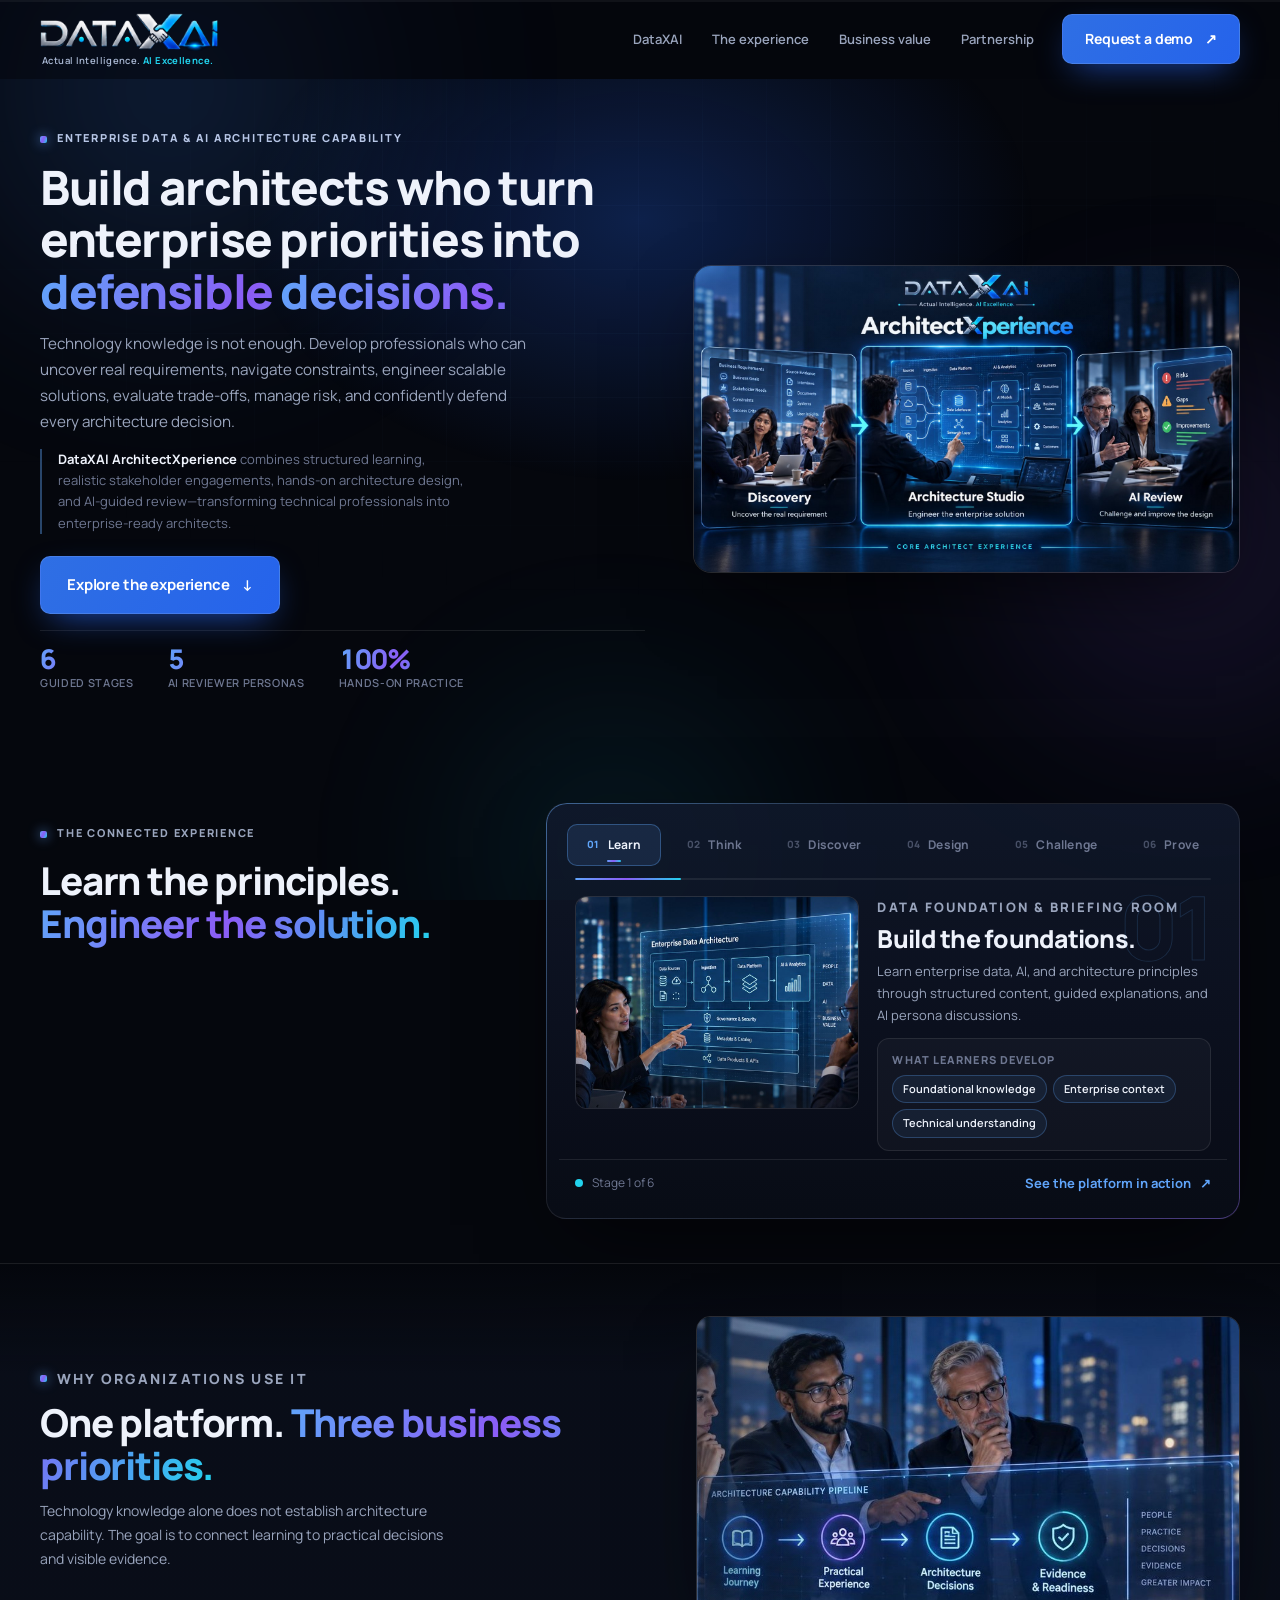
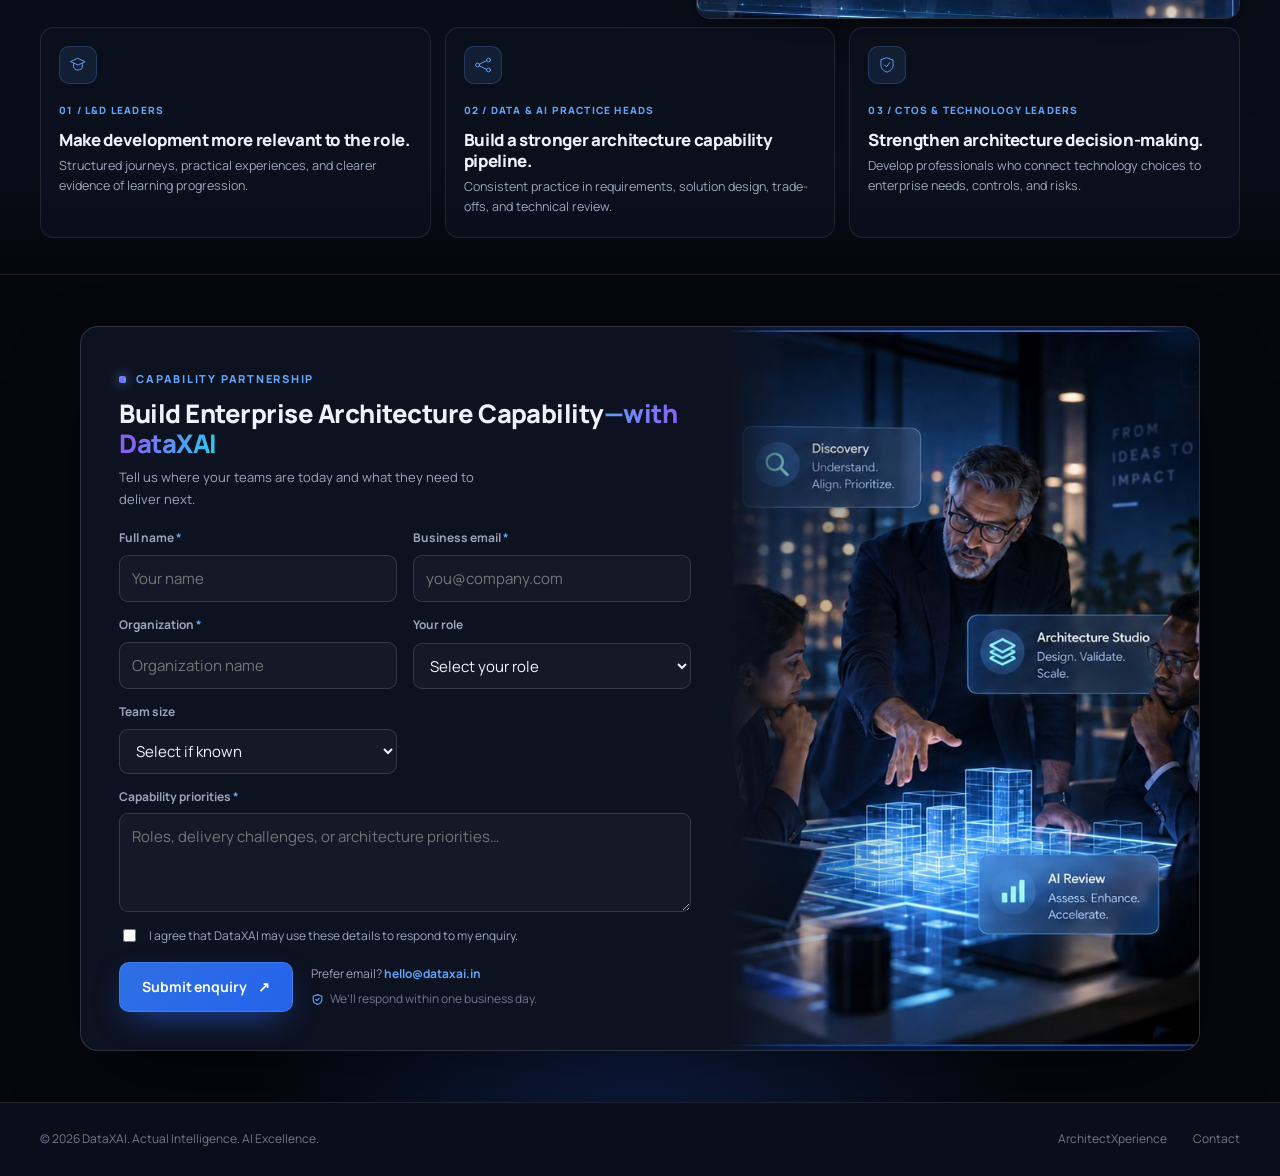
==== index.html @ 967866ce "Initial commit: DataXAI ArchitectXperience corporate site Static marketing site (no build step) with" ====
<!doctype html>
<html lang="en">
<head>
  <meta charset="utf-8">
  <meta name="viewport" content="width=device-width, initial-scale=1">
  <meta name="theme-color" content="#05070d">
  <meta name="description" content="DataXAI ArchitectXperience builds enterprise Data &amp; AI architecture capability &mdash; combining structured learning, realistic stakeholder engagements, hands-on architecture design, and AI-guided review to turn technical professionals into enterprise-ready architects.">
  <meta property="og:title" content="DataXAI | Build Enterprise-Ready Architects">
  <meta property="og:description" content="Technology knowledge is not enough. Develop professionals who can uncover real requirements, navigate constraints, engineer scalable solutions, evaluate trade-offs, manage risk, and defend every architecture decision.">
  <meta property="og:type" content="website">
  <title>DataXAI | Build Enterprise-Ready Architects</title>
  <link rel="icon" type="image/png" href="assets/favicon.png">
  <link rel="preconnect" href="https://fonts.googleapis.com">
  <link rel="preconnect" href="https://fonts.gstatic.com" crossorigin>
  <link href="https://fonts.googleapis.com/css2?family=Manrope:wght@400;500;600;700;800&display=swap" rel="stylesheet">
  <link rel="stylesheet" href="styles.css">
  <noscript><style>
    [data-reveal],.hero-title .w{opacity:1!important;transform:none!important}
    .value-ico .dw{stroke-dashoffset:0!important}
  </style></noscript>
</head>
<body>
  <a class="skip-link" href="#main">Skip to content</a>

  <div class="scroll-progress" aria-hidden="true"><span data-scroll-bar></span></div>

  <div class="page-aurora" aria-hidden="true">
    <span class="aurora aurora-1"></span>
    <span class="aurora aurora-2"></span>
    <span class="aurora aurora-3"></span>
  </div>

  <header class="site-header" data-header>
    <div class="container header-inner">
      <a class="brand" href="#top" aria-label="DataXAI — Actual Intelligence. AI Excellence.">
        <img class="brand-mark" src="assets/logo-mark.png" alt="DataXAI" width="460" height="98">
        <span class="brand-tagline">Actual Intelligence. <b>AI Excellence.</b></span>
      </a>
      <nav class="desktop-nav" aria-label="Main navigation">
        <a href="#top">DataXAI</a>
        <a href="#experience">The experience</a>
        <a href="#value">Business value</a>
        <a href="#partnership">Partnership</a>
      </nav>
      <div class="header-actions">
        <a class="button button-primary js-contact" href="#partnership">Request a demo <span aria-hidden="true">↗</span></a>
        <button class="menu-toggle" type="button" aria-label="Open navigation" aria-controls="mobile-nav" aria-expanded="false">
          <span></span><span></span><span></span>
        </button>
      </div>
    </div>
    <nav class="mobile-nav" id="mobile-nav" aria-label="Mobile navigation" hidden>
      <a href="#top">DataXAI</a>
      <a href="#experience">The experience</a>
      <a href="#value">Business value</a>
      <a href="#partnership">Partnership</a>
      <a class="button button-primary js-contact" href="#partnership">Request a corporate demo</a>
    </nav>
  </header>

  <main id="main">
    <!-- ===================== HERO ===================== -->
    <section class="hero" id="top" aria-labelledby="hero-title">
      <div class="hero-grid" aria-hidden="true"></div>
      <div class="hero-glow" aria-hidden="true"></div>
      <div class="container hero-inner">
        <div class="hero-copy">
          <p class="eyebrow eyebrow-light reveal" data-reveal>
            <span class="eyebrow-mark"></span> Enterprise Data &amp; AI Architecture Capability
          </p>
          <h1 id="hero-title" class="hero-title">
            <span class="line" data-reveal><span class="w">Build</span> <span class="w">architects</span> <span class="w">who</span> <span class="w">turn</span></span>
            <span class="line" data-reveal><span class="w">enterprise</span> <span class="w">priorities</span> <span class="w">into</span></span>
            <span class="line" data-reveal><span class="w grad">defensible</span> <span class="w grad">decisions.</span></span>
          </h1>
          <p class="hero-description reveal" data-reveal>
            Technology knowledge is not enough. Develop professionals who can uncover real
            requirements, navigate constraints, engineer scalable solutions, evaluate trade-offs,
            manage risk, and confidently defend every architecture decision.
          </p>
          <p class="hero-product reveal" data-reveal>
            <strong>DataXAI ArchitectXperience</strong> combines structured learning, realistic
            stakeholder engagements, hands-on architecture design, and AI-guided review&mdash;transforming
            technical professionals into enterprise-ready architects.
          </p>
          <div class="hero-actions reveal" data-reveal>
            <a class="button button-primary button-large" href="#experience">
              Explore the experience <span aria-hidden="true">↓</span>
            </a>
          </div>
          <dl class="hero-proof reveal" data-reveal>
            <div><dt data-count="6">6</dt><dd>Guided stages</dd></div>
            <div><dt data-count="5">5</dt><dd>AI reviewer personas</dd></div>
            <div><dt data-count="100" data-suffix="%">100%</dt><dd>Hands-on practice</dd></div>
          </dl>
        </div>
        <div class="hero-visual reveal" data-reveal aria-hidden="true" data-tilt-visual>
          <div class="hero-visual-frame">
            <img src="assets/archxp.jpg" alt="" width="1672" height="941" loading="eager">
            <span class="hero-scan"></span>
          </div>
        </div>
      </div>
      <a class="hero-cue" href="#experience" aria-label="Scroll to explore the experience">
        <span class="hero-cue-track"><span class="hero-cue-dot"></span></span>
        Scroll to explore
      </a>
    </section>

    <!-- ===================== EXPERIENCE ===================== -->
    <section class="experience-section" id="experience" aria-labelledby="experience-title">
      <div class="container experience-layout">
        <div class="experience-intro">
          <p class="eyebrow reveal" data-reveal><span class="eyebrow-mark"></span> The connected experience</p>
          <h2 id="experience-title" class="reveal" data-reveal>
            Learn the principles.<br><span class="grad">Engineer the solution.</span>
          </h2>
          <p class="reveal" data-reveal>
            <strong>DataXAI ArchitectXperience</strong> develops enterprise-ready architects through:
          </p>
          <ul class="experience-points reveal" data-reveal>
            <li>Architectural thinking</li>
            <li>Virtual stakeholder discovery</li>
            <li>Realistic enterprise engagements</li>
            <li>Hands-on architecture design</li>
            <li>Multi-persona AI review</li>
            <li>Evidence-based architecture defence</li>
          </ul>
        </div>

        <div class="journey-panel reveal" data-reveal>
          <div class="journey-tabs" role="tablist" aria-label="Architecture development stages">
            <button type="button" role="tab" id="tab-learn" aria-controls="panel-learn" aria-selected="true" tabindex="0" data-stage="learn"><span>01</span> Learn</button>
            <button type="button" role="tab" id="tab-think" aria-controls="panel-think" aria-selected="false" tabindex="-1" data-stage="think"><span>02</span> Think</button>
            <button type="button" role="tab" id="tab-discover" aria-controls="panel-discover" aria-selected="false" tabindex="-1" data-stage="discover"><span>03</span> Discover</button>
            <button type="button" role="tab" id="tab-design" aria-controls="panel-design" aria-selected="false" tabindex="-1" data-stage="design"><span>04</span> Design</button>
            <button type="button" role="tab" id="tab-challenge" aria-controls="panel-challenge" aria-selected="false" tabindex="-1" data-stage="challenge"><span>05</span> Challenge</button>
            <button type="button" role="tab" id="tab-prove" aria-controls="panel-prove" aria-selected="false" tabindex="-1" data-stage="prove"><span>06</span> Prove</button>
          </div>

          <div class="journey-progress" aria-hidden="true">
            <span data-journey-bar></span>
            <span class="journey-timer" data-journey-timer></span>
          </div>

          <div class="journey-content">
            <section class="stage" role="tabpanel" id="panel-learn" aria-labelledby="tab-learn">
              <div class="stage-body">
                <span class="stage-ghost" aria-hidden="true">01</span>
                <p class="stage-label">Data foundation &amp; briefing room</p>
                <h3>Build the foundations.</h3>
                <p>Learn enterprise data, AI, and architecture principles through structured content, guided explanations, and AI persona discussions.</p>
                <div class="stage-output">
                  <strong>What learners develop</strong>
                  <ul class="chips"><li>Foundational knowledge</li><li>Enterprise context</li><li>Technical understanding</li></ul>
                </div>
              </div>
              <figure class="stage-media"><img src="assets/learn.jpg" alt="" data-stage-img></figure>
            </section>
            <section class="stage" role="tabpanel" id="panel-think" aria-labelledby="tab-think" hidden>
              <div class="stage-body">
                <span class="stage-ghost" aria-hidden="true">02</span>
                <p class="stage-label">Architect thinking</p>
                <h3>Reason before choosing technology.</h3>
                <p>Work through scenarios, decision frameworks, constraints, and trade-offs to develop architecture thinking rather than memorizing products.</p>
                <div class="stage-output">
                  <strong>What learners develop</strong>
                  <ul class="chips"><li>Problem framing</li><li>Alternatives</li><li>Decision rationale</li></ul>
                </div>
              </div>
              <figure class="stage-media"><img src="assets/think.jpg" alt="" data-stage-img></figure>
            </section>
            <section class="stage" role="tabpanel" id="panel-discover" aria-labelledby="tab-discover" hidden>
              <div class="stage-body">
                <span class="stage-ghost" aria-hidden="true">03</span>
                <p class="stage-label">Virtual discovery room</p>
                <h3>Understand the real requirement.</h3>
                <p>Engage with AI stakeholder personas to clarify business objectives, ask better questions, and reconcile competing priorities.</p>
                <div class="stage-output">
                  <strong>What learners produce</strong>
                  <ul class="chips"><li>Requirements</li><li>Constraints</li><li>Assumptions</li><li>Discovery notes</li></ul>
                </div>
              </div>
              <figure class="stage-media"><img src="assets/discover.jpg" alt="" data-stage-img></figure>
            </section>
            <section class="stage" role="tabpanel" id="panel-design" aria-labelledby="tab-design" hidden>
              <div class="stage-body">
                <span class="stage-ghost" aria-hidden="true">04</span>
                <p class="stage-label">Architecture studio</p>
                <h3>Don't just draw it. Engineer it.</h3>
                <p>Turn requirements into a structured enterprise design. Explore components and patterns, document design choices, and consider governance, security, quality, and operations.</p>
                <div class="stage-output">
                  <strong>What learners produce</strong>
                  <ul class="chips"><li>Architecture design</li><li>Component choices</li><li>Design decisions</li></ul>
                </div>
              </div>
              <figure class="stage-media"><img src="assets/design.jpg" alt="" data-stage-img></figure>
            </section>
            <section class="stage" role="tabpanel" id="panel-challenge" aria-labelledby="tab-challenge" hidden>
              <div class="stage-body">
                <span class="stage-ghost" aria-hidden="true">05</span>
                <p class="stage-label">AI architecture review</p>
                <h3>Challenge the design.</h3>
                <p>Use AI-guided review to examine assumptions, identify gaps and risks, compare alternatives, and improve the proposed solution.</p>
                <div class="stage-output">
                  <strong>What learners develop</strong>
                  <ul class="chips"><li>Risk awareness</li><li>Trade-off analysis</li><li>Design improvements</li></ul>
                </div>
              </div>
              <figure class="stage-media"><img src="assets/challenge.jpg" alt="" data-stage-img></figure>
            </section>
            <section class="stage" role="tabpanel" id="panel-prove" aria-labelledby="tab-prove" hidden>
              <div class="stage-body">
                <span class="stage-ghost" aria-hidden="true">06</span>
                <p class="stage-label">Assessment &amp; architecture evidence</p>
                <h3>Show the work. Defend the decisions.</h3>
                <p>Present architecture artifacts and explain the proposed solution. Evaluate practical work against agreed criteria to make development progress more visible.</p>
                <div class="stage-output">
                  <strong>What learners demonstrate</strong>
                  <ul class="chips"><li>Architecture artifacts</li><li>Design rationale</li><li>Review readiness</li></ul>
                </div>
              </div>
              <figure class="stage-media"><img src="assets/prove.jpg" alt="" data-stage-img></figure>
            </section>
          </div>

          <div class="journey-footer">
            <span><span class="status-dot"></span> <span data-journey-count>Stage 1 of 6</span></span>
            <a class="text-action js-contact" href="#partnership">See the platform in action <span aria-hidden="true">↗</span></a>
          </div>
        </div>
      </div>
    </section>

    <!-- ===================== VALUE ===================== -->
    <section class="value-section" id="value" aria-labelledby="value-title">
      <div class="container value-v2">
        <div class="value-v2-top">
          <div class="value-v2-intro">
            <p class="eyebrow reveal" data-reveal><span class="eyebrow-mark"></span> Why organizations use it</p>
            <h2 id="value-title" class="reveal" data-reveal>One platform. <span class="grad">Three business priorities.</span></h2>
            <p class="reveal" data-reveal>
              Technology knowledge alone does not establish architecture capability. The goal is to
              connect learning to practical decisions and visible evidence.
            </p>
          </div>
          <figure class="value-v2-scene reveal" data-reveal aria-hidden="true">
            <img src="assets/value-scene.jpg" width="906" height="503" alt="" loading="lazy">
          </figure>
        </div>

        <div class="value-v2-cards">
          <article class="v2-card reveal" data-reveal>
            <span class="v2-ico" aria-hidden="true">
              <svg viewBox="0 0 40 40" fill="none" stroke="currentColor" stroke-width="1.7" stroke-linecap="round" stroke-linejoin="round">
                <path d="M20 8 L33 14 L20 20 L7 14 Z"/><path d="M12 17 V24 C12 26.5 15.5 29 20 29 C24.5 29 28 26.5 28 24 V17"/>
              </svg>
            </span>
            <span class="v2-label">01 / L&amp;D Leaders</span>
            <h3>Make development more relevant to the role.</h3>
            <p>Structured journeys, practical experiences, and clearer evidence of learning progression.</p>
          </article>
          <article class="v2-card reveal" data-reveal>
            <span class="v2-ico" aria-hidden="true">
              <svg viewBox="0 0 40 40" fill="none" stroke="currentColor" stroke-width="1.7" stroke-linecap="round" stroke-linejoin="round">
                <circle cx="10" cy="20" r="3.5"/><circle cx="30" cy="11" r="3.5"/><circle cx="30" cy="29" r="3.5"/>
                <path d="M13.5 18.5 L26.5 12"/><path d="M13.5 21.5 L26.5 28"/>
              </svg>
            </span>
            <span class="v2-label">02 / Data &amp; AI Practice Heads</span>
            <h3>Build a stronger architecture capability pipeline.</h3>
            <p>Consistent practice in requirements, solution design, trade-offs, and technical review.</p>
          </article>
          <article class="v2-card reveal" data-reveal>
            <span class="v2-ico" aria-hidden="true">
              <svg viewBox="0 0 40 40" fill="none" stroke="currentColor" stroke-width="1.7" stroke-linecap="round" stroke-linejoin="round">
                <path d="M20 7 L31 11 V20 C31 27 26 31 20 33 C14 31 9 27 9 20 V11 Z"/><path d="M15.5 20 L19 23.5 L25 15.5"/>
              </svg>
            </span>
            <span class="v2-label">03 / CTOs &amp; Technology Leaders</span>
            <h3>Strengthen architecture decision-making.</h3>
            <p>Develop professionals who connect technology choices to enterprise needs, controls, and risks.</p>
          </article>
        </div>

      </div>
    </section>

    <!-- ===================== PARTNERSHIP (enquiry) ===================== -->
    <section class="partnership-section" id="partnership" aria-labelledby="partnership-heading">
      <div class="hero-glow closing-glow" aria-hidden="true"></div>
      <div class="container">
        <div class="enquiry-card">
          <div class="enquiry-pane">
            <p class="eyebrow reveal" data-reveal><span class="eyebrow-mark"></span> Capability Partnership</p>
            <h2 id="partnership-heading" class="reveal" data-reveal>Build Enterprise Architecture Capability<span class="grad">&mdash;with DataXAI</span></h2>
            <p class="enquiry-lead reveal" data-reveal>Tell us where your teams are today and what they need to deliver next.</p>
            <form name="corporate-enquiry" method="POST" action="/thank-you.html" data-netlify="true" netlify-honeypot="bot-field">
              <input type="hidden" name="form-name" value="corporate-enquiry">
              <p class="honeypot"><label>Leave this field empty: <input name="bot-field" tabindex="-1" autocomplete="off"></label></p>
              <div class="form-grid">
                <div class="field"><label for="contact-name">Full name <span>*</span></label><input id="contact-name" name="name" type="text" autocomplete="name" required placeholder="Your name"></div>
                <div class="field"><label for="contact-email">Business email <span>*</span></label><input id="contact-email" name="email" type="email" autocomplete="email" required placeholder="you@company.com"></div>
                <div class="field"><label for="contact-company">Organization <span>*</span></label><input id="contact-company" name="company" type="text" autocomplete="organization" required placeholder="Organization name"></div>
                <div class="field"><label for="contact-role">Your role</label><select id="contact-role" name="role"><option value="">Select your role</option><option>L&amp;D / Talent Development</option><option>Data &amp; AI Practice Leader</option><option>CTO / Technology Leader</option><option>Other</option></select></div>
                <div class="field"><label for="contact-team">Team size</label><select id="contact-team" name="team-size"><option value="">Select if known</option><option>1–10</option><option>11–25</option><option>26–50</option><option>51–100</option><option>100+</option></select></div>
                <div class="field field-full"><label for="contact-message">Capability priorities <span>*</span></label><textarea id="contact-message" name="message" rows="3" required placeholder="Roles, delivery challenges, or architecture priorities&hellip;"></textarea></div>
              </div>
              <label class="consent"><input type="checkbox" name="contact-consent" value="yes" required><span>I agree that DataXAI may use these details to respond to my enquiry.</span></label>
              <div class="enquiry-foot">
                <button class="button button-primary form-submit" type="submit">Submit enquiry <span aria-hidden="true">↗</span></button>
                <div class="enquiry-aside">
                  <span>Prefer email? <a href="mailto:hello@dataxai.in">hello@dataxai.in</a></span>
                  <span class="enquiry-assure"><svg viewBox="0 0 24 24" fill="none" stroke="currentColor" stroke-width="2" stroke-linecap="round" stroke-linejoin="round" aria-hidden="true"><path d="M12 3 L20 6 V12 C20 17 16 20 12 21 C8 20 4 17 4 12 V6 Z"/><path d="M9 12 L11 14 L15 10"/></svg> We&rsquo;ll respond within one business day.</span>
                </div>
              </div>
            </form>
          </div>
          <div class="enquiry-visual" aria-hidden="true">
            <img src="assets/enquiry-visual.jpg" alt="" width="686" height="892">
          </div>
        </div>
      </div>
    </section>
  </main>

  <footer class="site-footer">
    <div class="container footer-inner">
      <span>© <span id="year">2026</span> DataXAI. Actual Intelligence. AI Excellence.</span>
      <div>
        <a href="#experience">ArchitectXperience</a>
        <a href="mailto:hello@dataxai.in">Contact</a>
      </div>
    </div>
  </footer>

  <script src="script.js"></script>
</body>
</html>
---- styles.css ----
/* =========================================================================
   DataXAI — ArchitectXperience corporate site
   Colour theme retained from www.dataxai.in (dark, blue → indigo → violet → cyan)
   ========================================================================= */

:root {
  /* surfaces */
  --bg:        #05070d;
  --bg-2:      #0a0e1a;
  --surface:   #0d1220;
  --surface-2: #111a2e;
  --line:      rgba(255, 255, 255, .09);
  --line-2:    rgba(255, 255, 255, .14);

  /* text */
  --text:  #eef2fb;
  --muted: #9aa5bd;
  --dim:   #6e7791;

  /* brand */
  --blue:        #3b82f6;
  --blue-bright: #60a5fa;
  --indigo:      #6366f1;
  --violet:      #8b5cf6;
  --cyan:        #22d3ee;
  --amber:       #fbbf24;

  --grad:      linear-gradient(115deg, #60a5fa 0%, #8b5cf6 48%, #22d3ee 100%);
  --grad-soft: linear-gradient(115deg, rgba(96,165,250,.18), rgba(139,92,246,.14), rgba(34,211,238,.16));

  --max: 1200px;
  --radius: 14px;
  --ease: cubic-bezier(.22, 1, .36, 1);

  --shadow-lg: 0 30px 80px -24px rgba(0, 0, 0, .7);
  --glow:      0 0 0 1px rgba(96, 165, 250, .25), 0 20px 60px -20px rgba(59, 130, 246, .45);
}

*, *::before, *::after { box-sizing: border-box; }
[hidden] { display: none !important; }

html { scroll-behavior: smooth; scroll-padding-top: 92px; }

body {
  margin: 0;
  background: var(--bg);
  color: var(--text);
  font: 15px/1.7 "Manrope", -apple-system, BlinkMacSystemFont, "Segoe UI", Arial, sans-serif;
  -webkit-font-smoothing: antialiased;
  overflow-x: hidden;
}

button, input, select, textarea { font: inherit; color: inherit; }
button { cursor: pointer; }
a { color: inherit; text-decoration: none; }
img { max-width: 100%; display: block; }
h1, h2, h3, p { margin: 0; }
h1, h2, h3 { line-height: 1.12; letter-spacing: -.03em; font-weight: 800; }

::selection { background: rgba(139, 92, 246, .35); color: #fff; }

:focus-visible {
  outline: 2px solid var(--blue-bright);
  outline-offset: 3px;
  border-radius: 4px;
}

.container { width: min(var(--max), calc(100% - 80px)); margin-inline: auto; }

.skip-link {
  position: absolute; top: -100px; left: 16px; z-index: 200;
  padding: 10px 16px; background: var(--surface); color: var(--text);
  border: 1px solid var(--line-2); border-radius: 8px;
}
.skip-link:focus { top: 12px; }

/* ---------- shared bits ---------- */
.eyebrow {
  display: inline-flex; align-items: flex-start; gap: 10px;
  color: var(--blue-bright); font-size: 11px; font-weight: 800;
  letter-spacing: .16em; text-transform: uppercase; line-height: 1.5;
}
.eyebrow-mark {
  width: 7px; height: 7px; flex: none; border-radius: 2px; margin-top: .5em;
  background: var(--grad); box-shadow: 0 0 12px rgba(96, 165, 250, .8);
}
.eyebrow-light { color: #b7c6e6; }

.grad {
  background: var(--grad);
  -webkit-background-clip: text; background-clip: text;
  color: transparent;
}

.button {
  --sheen: rgba(255, 255, 255, .35);
  position: relative; overflow: hidden;
  display: inline-flex; align-items: center; justify-content: center; gap: 12px;
  min-height: 46px; padding: 12px 22px;
  border: 1px solid transparent; border-radius: 10px;
  font-size: 14px; font-weight: 700; letter-spacing: -.01em;
  transition: transform .25s var(--ease), box-shadow .25s var(--ease),
              background .2s, border-color .2s, color .2s;
}
.button span { transition: transform .25s var(--ease); }
.button:hover span { transform: translateX(3px); }
.button-large { min-height: 52px; padding: 15px 26px; font-size: 15px; }

.button::after {
  content: ""; position: absolute; inset: 0;
  background: linear-gradient(120deg, transparent 30%, var(--sheen) 50%, transparent 70%);
  transform: translateX(-120%);
  transition: transform .7s var(--ease);
}
.button:hover::after { transform: translateX(120%); }

.button-primary {
  background: linear-gradient(120deg, #2f6fe4, #2563eb);
  border-color: rgba(255, 255, 255, .12);
  color: #fff;
  box-shadow: 0 12px 34px -12px rgba(37, 99, 235, .8);
}
.button-primary:hover {
  transform: translateY(-2px);
  box-shadow: 0 18px 46px -12px rgba(37, 99, 235, .95);
}
.button-ghost {
  background: rgba(255, 255, 255, .03);
  border-color: var(--line-2);
  color: var(--text);
  --sheen: rgba(96, 165, 250, .18);
}
.button-ghost:hover { transform: translateY(-2px); border-color: rgba(96, 165, 250, .5); background: rgba(96, 165, 250, .08); }

.text-action {
  background: none; border: 0; padding: 0;
  display: inline-flex; align-items: center; gap: 9px;
  color: var(--blue-bright); font-weight: 700; font-size: 13px;
}
.text-action span { transition: transform .25s var(--ease); }
.text-action:hover span { transform: translateX(4px); }

/* ---------- page aurora background ---------- */
.page-aurora { position: fixed; inset: 0; z-index: -2; overflow: hidden; pointer-events: none; }
.aurora {
  position: absolute; border-radius: 50%; filter: blur(90px); opacity: .4;
  will-change: transform;
}
.aurora-1 { width: 620px; height: 620px; top: -220px; left: -140px;
  background: radial-gradient(circle, rgba(59,130,246,.55), transparent 70%);
  animation: drift1 26s var(--ease) infinite alternate; }
.aurora-2 { width: 540px; height: 540px; top: 30%; right: -180px;
  background: radial-gradient(circle, rgba(139,92,246,.45), transparent 70%);
  animation: drift2 32s var(--ease) infinite alternate; }
.aurora-3 { width: 460px; height: 460px; bottom: -180px; left: 30%;
  background: radial-gradient(circle, rgba(34,211,238,.32), transparent 70%);
  animation: drift3 38s var(--ease) infinite alternate; }

@keyframes drift1 { to { transform: translate3d(120px, 80px, 0) scale(1.15); } }
@keyframes drift2 { to { transform: translate3d(-100px, 60px, 0) scale(1.1); } }
@keyframes drift3 { to { transform: translate3d(80px, -70px, 0) scale(1.2); } }

/* =========================================================================
   HEADER
   ========================================================================= */
.site-header {
  position: sticky; top: 0; z-index: 60;
  background: rgba(5, 7, 13, .55);
  border-bottom: 1px solid transparent;
  transition: background .3s var(--ease), border-color .3s var(--ease), backdrop-filter .3s;
}
.site-header[data-scrolled] {
  background: rgba(6, 9, 17, .85);
  backdrop-filter: blur(16px) saturate(160%);
  border-bottom-color: var(--line);
}
.header-inner {
  height: 78px; display: flex; align-items: center; gap: 28px;
}
.brand {
  flex: none; display: flex; flex-direction: column; align-items: flex-start; gap: 5px;
}
.brand-mark {
  width: 178px; height: auto; display: block;
  transition: transform .4s var(--ease);
}
.brand:hover .brand-mark { transform: scale(1.03); }
.brand-tagline {
  font-size: 9.5px; font-weight: 600; letter-spacing: .04em; line-height: 1;
  color: #aab9d4; white-space: nowrap; padding-left: 2px;
}
.brand-tagline b { color: var(--cyan); font-weight: 700; }

.desktop-nav { display: flex; align-items: center; gap: 30px; margin-left: auto; }
.desktop-nav a {
  position: relative; color: var(--muted); font-size: 13px; font-weight: 600;
  padding: 6px 0; transition: color .2s;
}
.desktop-nav a::after {
  content: ""; position: absolute; left: 0; bottom: 0; height: 2px; width: 100%;
  background: var(--grad); border-radius: 2px;
  transform: scaleX(0); transform-origin: left; transition: transform .3s var(--ease);
}
.desktop-nav a:hover { color: var(--text); }
.desktop-nav a:hover::after { transform: scaleX(1); }

.header-actions { display: flex; align-items: center; gap: 22px; }
.login-link { color: var(--muted); font-size: 13px; font-weight: 600; transition: color .2s; }
.login-link:hover { color: var(--text); }

.menu-toggle {
  display: none; width: 44px; height: 44px; border: 1px solid var(--line-2);
  border-radius: 10px; background: rgba(255, 255, 255, .03);
  flex-direction: column; align-items: center; justify-content: center; gap: 5px;
}
.menu-toggle span { width: 18px; height: 2px; background: var(--text); border-radius: 2px; transition: .3s var(--ease); }
.menu-toggle[aria-expanded="true"] span:nth-child(1) { transform: translateY(7px) rotate(45deg); }
.menu-toggle[aria-expanded="true"] span:nth-child(2) { opacity: 0; }
.menu-toggle[aria-expanded="true"] span:nth-child(3) { transform: translateY(-7px) rotate(-45deg); }

.mobile-nav {
  display: flex; flex-direction: column; padding: 8px 40px 26px;
  background: rgba(6, 9, 17, .96); backdrop-filter: blur(14px);
  border-top: 1px solid var(--line);
}
.mobile-nav a { padding: 14px 0; border-bottom: 1px solid var(--line); font-size: 14px; color: var(--muted); }
.mobile-nav .button { margin-top: 18px; align-self: flex-start; }

/* =========================================================================
   HERO
   ========================================================================= */
.hero {
  position: relative; isolation: isolate; overflow: hidden;
  min-height: min(84vh, 680px);
  display: flex; flex-direction: column; justify-content: center;
  padding: clamp(24px, 3.5vh, 44px) 0;
}
.hero-grid {
  position: absolute; inset: -2px; z-index: -1; opacity: .5;
  background-image:
    linear-gradient(rgba(100, 132, 165, .09) 1px, transparent 1px),
    linear-gradient(90deg, rgba(100, 132, 165, .09) 1px, transparent 1px);
  background-size: 64px 64px;
  mask-image: radial-gradient(ellipse 80% 60% at 50% 30%, #000 20%, transparent 80%);
  transform: translate3d(var(--px, 0), var(--py, 0), 0);
  transition: transform .3s var(--ease);
}
.hero-glow {
  position: absolute; z-index: -1; width: 900px; height: 600px;
  top: -160px; left: 50%; transform: translateX(-50%);
  background: radial-gradient(ellipse at center, rgba(37, 99, 235, .28), transparent 62%);
  pointer-events: none;
}
.hero-inner {
  display: grid; grid-template-columns: 1.05fr .95fr; gap: 48px; align-items: center;
}
.hero-inner > * { min-width: 0; }
.hero-copy { display: flex; flex-direction: column; align-items: flex-start; gap: 14px; }
.hero .eyebrow { margin-bottom: 0; }

/* hero visual */
.hero-visual { position: relative; }
.hero-visual-frame {
  position: relative; border-radius: 18px; overflow: hidden;
  border: 1px solid var(--line-2);
  box-shadow: var(--shadow-lg);
  animation: floaty 7s ease-in-out infinite;
}
.hero-visual-frame::after {
  content: ""; position: absolute; inset: 0;
  background: linear-gradient(160deg, rgba(96,165,250,.12), transparent 45%);
  pointer-events: none;
}
.hero-visual-frame img { width: 100%; height: auto; display: block; }
@keyframes floaty {
  0%, 100% { transform: translateY(0); }
  50%      { transform: translateY(-12px); }
}
.hero-title {
  font-size: clamp(1.9rem, 3.7vw, 3.35rem);
  line-height: 1.1; letter-spacing: -.03em;
  max-width: 20ch;
}
.hero-title .line { display: block; }
.hero-title .w { display: inline-block; }

.hero-description {
  max-width: 54ch; font-size: clamp(.95rem, 1.15vw, 1.05rem);
  color: var(--muted); line-height: 1.7;
}
.hero-product {
  max-width: 54ch; font-size: 13px; color: var(--dim); line-height: 1.65;
  padding-left: 16px; border-left: 2px solid rgba(96, 165, 250, .4);
}
.hero-product strong { color: var(--text); font-weight: 700; }

.hero-actions { display: flex; flex-wrap: wrap; gap: 14px; margin-top: 8px; }

/* =========================================================================
   EXPERIENCE
   ========================================================================= */
.experience-section { padding: clamp(30px, 3.4vw, 46px) 0; position: relative; }
.experience-layout {
  display: grid; grid-template-columns: .8fr 1.2fr; gap: 44px; align-items: center;
}
.experience-layout > * { min-width: 0; }
.experience-intro h2 {
  font-size: clamp(1.8rem, 3vw, 2.6rem); margin: 14px 0 12px;
}
.experience-intro > p { max-width: 40ch; color: var(--muted); }
.experience-intro > p strong { color: var(--text); font-weight: 700; }
.experience-points {
  list-style: none; padding: 0; margin: 16px 0 0; display: grid; gap: 9px;
}
.experience-points li {
  position: relative; padding-left: 26px; font-size: 13px; font-weight: 600; color: var(--text);
}
.experience-points li::before {
  content: ""; position: absolute; left: 0; top: .55em; width: 10px; height: 10px;
  border-radius: 3px; background: var(--grad); box-shadow: 0 0 10px rgba(96, 165, 250, .6);
}

/* --- journey panel --- */
.journey-panel {
  position: relative; padding: 12px; border: 1px solid var(--line);
  border-radius: 20px;
  background:
    linear-gradient(180deg, rgba(17, 26, 46, .8), rgba(10, 14, 26, .7));
  box-shadow: var(--shadow-lg);
}
.journey-panel::before {
  content: ""; position: absolute; inset: -1px; border-radius: 21px; padding: 1px;
  background: linear-gradient(140deg, rgba(96, 165, 250, .5), transparent 40%, transparent 60%, rgba(139, 92, 246, .4));
  -webkit-mask: linear-gradient(#000 0 0) content-box, linear-gradient(#000 0 0);
  -webkit-mask-composite: xor; mask-composite: exclude;
  pointer-events: none;
}
.journey-tabs {
  display: flex; flex-wrap: wrap; gap: 6px; padding: 8px;
}
.journey-tabs button {
  flex: 1 1 auto; display: inline-flex; align-items: center; gap: 8px; justify-content: center;
  padding: 10px 12px; border: 1px solid transparent; border-radius: 10px;
  background: transparent; color: var(--dim); font-size: 12px; font-weight: 700;
  letter-spacing: .02em; white-space: nowrap;
  transition: color .25s, background .25s, border-color .25s;
}
.journey-tabs button span { font-size: 10px; opacity: .6; font-weight: 800; }
.journey-tabs button:hover { color: var(--muted); }
.journey-tabs button[aria-selected="true"] {
  color: var(--text);
  background: rgba(96, 165, 250, .12);
  border-color: rgba(96, 165, 250, .35);
}
.journey-tabs button[aria-selected="true"] span { opacity: 1; color: var(--blue-bright); }

.journey-progress {
  height: 2px; margin: 4px 16px 0; border-radius: 2px;
  background: rgba(255, 255, 255, .07); overflow: hidden;
}
.journey-progress [data-journey-bar] {
  display: block; height: 100%; width: 16.66%;
  background: var(--grad); border-radius: 2px;
  transition: width .5s var(--ease);
}

.journey-content { padding: 16px 16px 2px; position: relative; }
.stage {
  display: grid; grid-template-columns: minmax(0, 0.92fr) minmax(0, 1.08fr);
  gap: 18px; align-items: start;
  animation: stageIn .5s var(--ease);
}
.stage[hidden] { display: none; }
@keyframes stageIn {
  from { opacity: 0; transform: translateY(10px); }
}
.stage-media {
  order: -1; margin: 0; border-radius: 12px; overflow: hidden;
  border: 1px solid var(--line); background: rgba(255, 255, 255, .03);
  aspect-ratio: 4 / 3; position: relative; align-self: start;
}
.stage-media::after {
  content: ""; position: absolute; inset: 0; pointer-events: none;
  background: linear-gradient(180deg, transparent 60%, rgba(5, 7, 13, .45));
}
.stage-media img {
  width: 100%; height: 100%; object-fit: cover; object-position: center 42%; display: block;
}
.stage-media[hidden] { display: none; }
.stage:has(.stage-media[hidden]) { grid-template-columns: 1fr; }
.stage-output { align-self: start; }
.stage-label {
  font-size: 10px; font-weight: 800; letter-spacing: .16em; text-transform: uppercase;
  color: var(--blue-bright); margin-bottom: 7px;
}
.stage h3 { font-size: clamp(1.2rem, 2vw, 1.55rem); margin-bottom: 7px; }
.stage-body > p { color: var(--muted); font-size: 13px; }
.stage-output {
  margin-top: 12px; padding: 12px 14px; border-radius: 12px;
  background: rgba(255, 255, 255, .03); border: 1px solid var(--line);
  display: grid; gap: 5px;
}
.stage-output strong { font-size: 11px; letter-spacing: .1em; text-transform: uppercase; color: var(--dim); font-weight: 800; }
.stage-output span { font-size: 13px; color: var(--text); font-weight: 600; }

.journey-footer {
  display: flex; align-items: center; justify-content: space-between; gap: 16px;
  padding: 12px 16px; margin-top: 6px; border-top: 1px solid var(--line);
  flex-wrap: wrap;
}
.journey-footer > span { display: inline-flex; align-items: center; gap: 9px; font-size: 12px; color: var(--dim); }
.status-dot {
  width: 8px; height: 8px; border-radius: 50%; background: var(--cyan);
  box-shadow: 0 0 0 0 rgba(34, 211, 238, .6); animation: pulse 2.4s var(--ease) infinite;
}
@keyframes pulse {
  0%   { box-shadow: 0 0 0 0 rgba(34, 211, 238, .55); }
  70%  { box-shadow: 0 0 0 10px rgba(34, 211, 238, 0); }
  100% { box-shadow: 0 0 0 0 rgba(34, 211, 238, 0); }
}

/* =========================================================================
   VALUE  —  crisp HTML text + a scene image, sized to fit the viewport
   ========================================================================= */
.sr-only {
  position: absolute; width: 1px; height: 1px; padding: 0; margin: -1px;
  overflow: hidden; clip: rect(0 0 0 0); white-space: nowrap; border: 0;
}
.anchor-offset { display: block; height: 0; }

.value-section {
  padding: clamp(24px, 2.8vw, 40px) 0; position: relative;
  background:
    linear-gradient(180deg, transparent, rgba(17, 26, 46, .35) 18%, rgba(17, 26, 46, .35) 82%, transparent);
  border-block: 1px solid var(--line);
}
.value-v2 { display: flex; flex-direction: column; gap: clamp(14px, 2vw, 24px); }

.value-v2-top {
  display: grid; grid-template-columns: 1fr .9fr; gap: clamp(24px, 4vw, 56px);
  align-items: center;
}
.value-v2-top > * { min-width: 0; }
.value-v2-intro h2 {
  font-size: clamp(1.75rem, 3vw, 2.55rem); margin: 12px 0 12px;
}
.value-v2-intro > p { color: var(--muted); font-size: 14px; max-width: 46ch; }
.value-v2-scene {
  margin: 0; border: 1px solid var(--line-2); border-radius: 14px; overflow: hidden;
  box-shadow: var(--shadow-lg); position: relative;
  transition: transform .5s var(--ease), box-shadow .5s var(--ease);
}
.value-v2-scene::after {
  content: ""; position: absolute; inset: 0; pointer-events: none;
  background: linear-gradient(120deg, rgba(96, 165, 250, .1), transparent 40%),
              linear-gradient(90deg, rgba(5, 7, 13, .35), transparent 22%);
}
.value-v2-scene:hover { transform: translateY(-4px); box-shadow: 0 40px 90px -30px rgba(37, 99, 235, .5); }
.value-v2-scene img { display: block; width: 100%; height: auto; }

.value-v2-cards { display: grid; grid-template-columns: repeat(3, minmax(0, 1fr)); gap: 14px; }
.v2-card {
  position: relative; padding: 18px 18px 20px; border-radius: var(--radius);
  border: 1px solid var(--line); background: rgba(13, 18, 32, .7);
  transition: transform .3s var(--ease), border-color .3s var(--ease), box-shadow .3s var(--ease);
}
.v2-card:hover { transform: translateY(-3px); border-color: rgba(96, 165, 250, .4); box-shadow: var(--glow); }
.v2-ico {
  display: grid; place-items: center; width: 38px; height: 38px; margin-bottom: 12px;
  border-radius: 10px; color: var(--blue-bright);
  background: rgba(96, 165, 250, .1); border: 1px solid rgba(96, 165, 250, .22);
}
.v2-ico svg { width: 22px; height: 22px; }
.v2-label {
  font-size: 10px; font-weight: 800; letter-spacing: .12em; text-transform: uppercase;
  color: var(--blue-bright);
}
.v2-card h3 { font-size: 1.05rem; margin: 8px 0 6px; letter-spacing: -.02em; line-height: 1.25; }
.v2-card p { color: var(--muted); font-size: 12.5px; line-height: 1.6; }

/* decorative glow anchored to the bottom of the partnership section */
.closing-glow { top: auto; bottom: -220px; }

/* =========================================================================
   FOOTER
   ========================================================================= */
.site-footer { background: var(--bg-2); border-top: 1px solid var(--line); }
.footer-inner {
  display: flex; align-items: center; justify-content: space-between; gap: 24px;
  padding: 26px 0; font-size: 12px; color: var(--dim); flex-wrap: wrap;
}
.footer-inner > div { display: flex; gap: 26px; flex-wrap: wrap; }
.footer-inner a:hover { color: var(--text); }

/* =========================================================================
   PARTNERSHIP  —  enquiry section (form + visual)
   ========================================================================= */
.partnership-section {
  position: relative; isolation: isolate; overflow: hidden;
  padding: clamp(28px, 4vw, 52px) 0;
}
.enquiry-card {
  display: grid; grid-template-columns: 1.16fr .84fr;
  border: 1px solid var(--line-2); border-radius: 18px; overflow: hidden;
  background: var(--surface); box-shadow: var(--shadow-lg);
  max-width: min(1120px, 100%); margin-inline: auto;
}
.enquiry-card > * { min-width: 0; }

.enquiry-pane { padding: clamp(24px, 3vw, 40px); }
.enquiry-pane .eyebrow { margin-bottom: 4px; }
.enquiry-pane h2 {
  font-size: clamp(1.4rem, 2vw, 1.85rem); line-height: 1.15;
  margin: 8px 0 8px; letter-spacing: -.02em;
}
.enquiry-lead { color: var(--muted); font-size: 13px; margin-bottom: 18px; max-width: 46ch; }
.enquiry-pane form { padding: 0; }

.honeypot { position: absolute; left: -9999px; }
.form-grid { display: grid; grid-template-columns: 1fr 1fr; gap: 13px 16px; }
.field { display: grid; gap: 6px; }
.field-full { grid-column: 1 / -1; }
.field label { font-size: 12px; font-weight: 700; color: var(--muted); }
.field label span { color: var(--blue-bright); }
.field input, .field select, .field textarea {
  width: 100%; padding: 10px 12px; border-radius: 9px;
  border: 1px solid var(--line-2); background: rgba(255, 255, 255, .03); color: var(--text);
  transition: border-color .2s, background .2s, box-shadow .2s;
}
.field textarea { resize: vertical; min-height: 70px; }
.field input:focus, .field select:focus, .field textarea:focus {
  outline: none; border-color: rgba(96, 165, 250, .6);
  background: rgba(96, 165, 250, .06);
  box-shadow: 0 0 0 3px rgba(96, 165, 250, .15);
}
.field select option { background: var(--surface); }

.consent {
  display: flex; align-items: flex-start; gap: 10px; margin: 14px 0 16px;
  font-size: 12px; color: var(--muted);
}
.consent input { margin-top: 3px; accent-color: var(--blue); }
.form-note { margin-top: 12px; font-size: 11px; color: var(--dim); }
.form-status {
  margin-top: 14px; padding: 12px 14px; border-radius: 9px; font-size: 12.5px;
  background: rgba(96, 165, 250, .1); border: 1px solid rgba(96, 165, 250, .3); color: var(--text);
}

.enquiry-foot { display: flex; align-items: center; gap: 18px; flex-wrap: wrap; }
.enquiry-foot .form-submit { width: auto; flex: none; }
.enquiry-aside {
  display: flex; flex-direction: column; gap: 4px;
  font-size: 12px; color: var(--muted);
}
.enquiry-aside a { color: var(--blue-bright); font-weight: 700; }
.enquiry-aside a:hover { color: var(--text); }
.enquiry-assure { display: inline-flex; align-items: center; gap: 6px; color: var(--dim); }
.enquiry-assure svg { width: 13px; height: 13px; flex: none; color: var(--blue-bright); }

.enquiry-visual { position: relative; overflow: hidden; background: #0a0e1a; }
.enquiry-visual img { width: 100%; height: 100%; object-fit: cover; display: block; }
.enquiry-visual::before {
  content: ""; position: absolute; inset: 0; pointer-events: none;
  background: linear-gradient(90deg, var(--surface) 0%, rgba(13, 18, 32, .35) 12%, transparent 38%);
}

/* =========================================================================
   SCROLL REVEAL
   ========================================================================= */
[data-reveal] {
  opacity: 0; transform: translateY(22px);
  transition: opacity .7s var(--ease), transform .7s var(--ease);
}
[data-reveal].is-visible { opacity: 1; transform: none; }

.hero-title .w {
  opacity: 0; transform: translateY(28px);
  transition: opacity .6s var(--ease), transform .6s var(--ease);
}
.hero-title .line.is-visible .w { opacity: 1; transform: none; }
.hero-title .line.is-visible .w { transition-delay: calc(var(--i, 0) * 60ms); }

/* value + partnership: reveal by sliding only — text stays at full opacity/contrast always */
.value-section [data-reveal],
.partnership-section [data-reveal] { opacity: 1; transform: translateY(16px); }
.value-section [data-reveal].is-visible,
.partnership-section [data-reveal].is-visible { transform: none; }
.value-v2-cards [data-reveal].is-visible { transition-delay: calc(var(--i, 0) * 80ms); }


/* =========================================================================
   RICH CONTENT & SECTION MOTION
   ========================================================================= */

/* --- scroll progress bar (global) --- */
.scroll-progress {
  position: fixed; top: 0; left: 0; right: 0; height: 2px; z-index: 90;
  background: rgba(255, 255, 255, .05); pointer-events: none;
}
.scroll-progress span {
  display: block; height: 100%; width: 0;
  background: var(--grad); box-shadow: 0 0 14px rgba(96, 165, 250, .7);
  transform-origin: left;
}

/* --- HERO: flowing gradient headline --- */
.hero-title .grad {
  background: linear-gradient(115deg, #60a5fa, #8b5cf6, #22d3ee, #60a5fa);
  background-size: 280% 100%;
  -webkit-background-clip: text; background-clip: text; color: transparent;
  animation: gradFlow 9s ease-in-out infinite;
}
@keyframes gradFlow { 0%,100% { background-position: 0% 50%; } 50% { background-position: 100% 50%; } }

/* --- HERO: proof stats --- */
.hero-proof {
  display: flex; flex-wrap: wrap; gap: 8px 34px; margin-top: 2px;
  padding-top: 14px; border-top: 1px solid var(--line); width: 100%;
}
.hero-proof div { display: flex; flex-direction: column; gap: 2px; }
.hero-proof dt {
  font-size: 1.7rem; font-weight: 800; letter-spacing: -.03em; line-height: 1;
  background: var(--grad); -webkit-background-clip: text; background-clip: text; color: transparent;
  font-variant-numeric: tabular-nums;
}
.hero-proof dd {
  margin: 0; font-size: 11px; font-weight: 600; letter-spacing: .06em;
  text-transform: uppercase; color: var(--dim);
}

/* --- HERO: visual tilt + scan line --- */
.hero-visual { perspective: 1200px; }
.hero-visual-frame {
  transform: rotateX(var(--rx, 0deg)) rotateY(var(--ry, 0deg));
  transform-style: preserve-3d; transition: transform .25s var(--ease);
}
.hero-scan {
  position: absolute; left: 0; right: 0; height: 40%; top: -40%;
  background: linear-gradient(180deg, transparent, rgba(96, 165, 250, .18), transparent);
  pointer-events: none; animation: scanSweep 4.5s var(--ease) infinite;
}
@keyframes scanSweep { 0% { top: -45%; } 60%, 100% { top: 105%; } }

/* --- HERO: scroll cue --- */
.hero-cue {
  position: absolute; left: 50%; bottom: 14px; transform: translateX(-50%);
  display: inline-flex; flex-direction: column; align-items: center; gap: 7px;
  font-size: 9.5px; font-weight: 700; letter-spacing: .18em; text-transform: uppercase;
  color: var(--dim); transition: color .2s;
}
.hero-cue:hover { color: var(--text); }
/* only show the cue on tall viewports where the hero has room to spare */
.hero-cue { display: none; }
@media (min-height: 940px) { .hero-cue { display: inline-flex; } }
.hero-cue-track {
  width: 22px; height: 34px; border: 1px solid var(--line-2); border-radius: 12px;
  display: flex; justify-content: center; padding-top: 6px;
}
.hero-cue-dot { width: 3px; height: 7px; border-radius: 2px; background: var(--blue-bright);
  animation: cueDrop 1.8s var(--ease) infinite; }
@keyframes cueDrop { 0% { opacity: 0; transform: translateY(-4px); } 30% { opacity: 1; } 60%,100% { opacity: 0; transform: translateY(10px); } }

/* --- EXPERIENCE: auto-advance timer on the progress rail --- */
.journey-progress { position: relative; }
.journey-timer {
  position: absolute; left: 0; top: 0; height: 100%; width: 0;
  background: rgba(255, 255, 255, .3); border-radius: 2px;
}

/* --- EXPERIENCE: ghost stage number --- */
.stage-body { position: relative; }
.stage-ghost {
  position: absolute; top: -14px; right: 0; font-size: 5.5rem; font-weight: 800;
  line-height: 1; letter-spacing: -.04em; pointer-events: none;
  color: transparent; -webkit-text-stroke: 1px rgba(96, 165, 250, .16);
  animation: ghostIn .6s var(--ease);
}
@keyframes ghostIn { from { opacity: 0; transform: translateX(12px); } }

/* --- EXPERIENCE: slow ken-burns (image stays fully visible) --- */
.stage-media img { animation: kenburns 16s ease-in-out infinite alternate; }
@keyframes kenburns { from { transform: scale(1.01); } to { transform: scale(1.09); } }

/* decorative light sweep on stage change — never hides the image */
.stage-sheen {
  position: absolute; inset: 0; z-index: 1; pointer-events: none;
  background: linear-gradient(100deg, transparent 42%, rgba(120, 190, 255, .3) 50%, transparent 58%);
  transform: translateX(-110%);
}
.stage-sheen.run { animation: mediaSheen .8s var(--ease); }
@keyframes mediaSheen { from { transform: translateX(-110%); } to { transform: translateX(110%); } }

/* --- EXPERIENCE: deliverable chips (JS staggers them in; visible without JS) --- */
.chips { list-style: none; margin: 0; padding: 0; display: flex; flex-wrap: wrap; gap: 6px; }
.chips li {
  font-size: 11px; font-weight: 600; color: var(--text);
  padding: 4px 10px; border-radius: 999px;
  border: 1px solid rgba(96, 165, 250, .28); background: rgba(96, 165, 250, .08);
  transition: transform .4s var(--ease), border-color .4s var(--ease), background .4s var(--ease);
}
.js .chips li.enter { transform: translateY(9px); border-color: rgba(96, 165, 250, .55); background: rgba(96, 165, 250, .16); }

/* --- EXPERIENCE: active tab pip --- */
.journey-tabs button { position: relative; }
.journey-tabs button[aria-selected="true"]::after {
  content: ""; position: absolute; left: 50%; bottom: 3px; width: 14px; height: 2px;
  transform: translateX(-50%); border-radius: 2px; background: var(--grad);
  animation: pipGrow .35s var(--ease) both;
}
@keyframes pipGrow { from { width: 0; opacity: 0; } to { width: 14px; opacity: 1; } }


/* --- distinct section reveal: the journey panel scales up as it enters --- */
.journey-panel[data-reveal] { transform: translateY(22px) scale(.98); transform-origin: 50% 0; }
.journey-panel[data-reveal].is-visible { transform: none; }

/* --- footer link underline --- */
.footer-inner a { position: relative; }
.footer-inner a::after {
  content: ""; position: absolute; left: 0; bottom: -3px; height: 1px; width: 100%;
  background: var(--blue-bright); transform: scaleX(0); transform-origin: left;
  transition: transform .3s var(--ease);
}
.footer-inner a:hover::after { transform: scaleX(1); }

/* =========================================================================
   RESPONSIVE
   ========================================================================= */
@media (max-width: 1080px) {
  .container { width: calc(100% - 48px); }
  .hero { min-height: 0; }
  .hero-inner { grid-template-columns: 1fr; gap: 32px; }
  .hero-visual { max-width: 560px; margin-top: 4px; }
  .experience-layout { grid-template-columns: 1fr; gap: 32px; }
  .value-v2-top { grid-template-columns: 1fr; gap: 22px; }
  .value-v2-scene { max-width: 560px; }
}
@media (max-width: 720px) {
  .value-v2-cards { grid-template-columns: 1fr; }
}
/* short viewports: keep the whole value section on one screen */
@media (min-width: 721px) and (max-height: 820px) {
  .value-section { padding: 20px 0; }
  .value-v2 { gap: 12px; }
  .value-v2-intro h2 { font-size: clamp(1.55rem, 2.6vw, 2.1rem); margin: 8px 0 8px; }
  .value-v2-scene { max-width: 440px; margin-inline: auto; }
  .v2-card { padding: 14px 16px 16px; }
  .v2-ico { width: 32px; height: 32px; margin-bottom: 8px; }
  .v2-ico svg { width: 18px; height: 18px; }
  .v2-card h3 { font-size: .98rem; }
}
@media (max-width: 860px) {
  .desktop-nav, .login-link { display: none; }
  .menu-toggle { display: flex; }
  .header-actions { margin-left: auto; }
  .header-actions > .button { display: none; }

  .journey-tabs {
    flex-wrap: nowrap; overflow-x: auto; scrollbar-width: none;
    -webkit-overflow-scrolling: touch;
  }
  .journey-tabs::-webkit-scrollbar { display: none; }
  .journey-tabs button { flex: 0 0 auto; }
}
/* enquiry card: single column + no side visual once the form would get cramped */
@media (max-width: 920px) {
  .enquiry-card { grid-template-columns: 1fr; }
  .enquiry-visual { display: none; }
}
@media (max-width: 640px) {
  .container { width: calc(100% - 32px); }
  .header-inner { height: 64px; }
  .brand-mark { width: 140px; }
  .brand-tagline { font-size: 8.5px; }
  .form-grid { grid-template-columns: 1fr; }
  .hero-actions .button { width: 100%; }
  .hero { padding: 26px 0 30px; }
  .hero-product { font-size: 13px; }
  .hero-inner { gap: 24px; }
  .experience-section { padding: 28px 0; }
  .value-section, .partnership-section { padding: 24px 0; }
  .stage { grid-template-columns: 1fr; gap: 14px; }
  .stage-media { order: -1; aspect-ratio: 16 / 9; }
  .hero-visual { max-width: 100%; }
  .hero-title { max-width: 20ch; }
  .hero-proof { gap: 6px 22px; padding-top: 14px; }
  .hero-proof dt { font-size: 1.4rem; }
  .hero-cue { display: none; }
  .stage-ghost { font-size: 4rem; top: -8px; }
}

/* =========================================================================
   REDUCED MOTION
   ========================================================================= */
@media (prefers-reduced-motion: reduce) {
  html { scroll-behavior: auto; }
  *, *::before, *::after {
    animation-duration: .001ms !important;
    animation-iteration-count: 1 !important;
    transition-duration: .001ms !important;
  }
  [data-reveal], .hero-title .w { opacity: 1 !important; transform: none !important; }
  .aurora, .hero-scan, .hero-cue-dot, .stage-media img, .stage-ghost, .stage-sheen,
  .hero-title .grad { animation: none !important; }
  .journey-panel[data-reveal] { transform: none; }
  .hero-visual-frame { transform: none !important; }
}
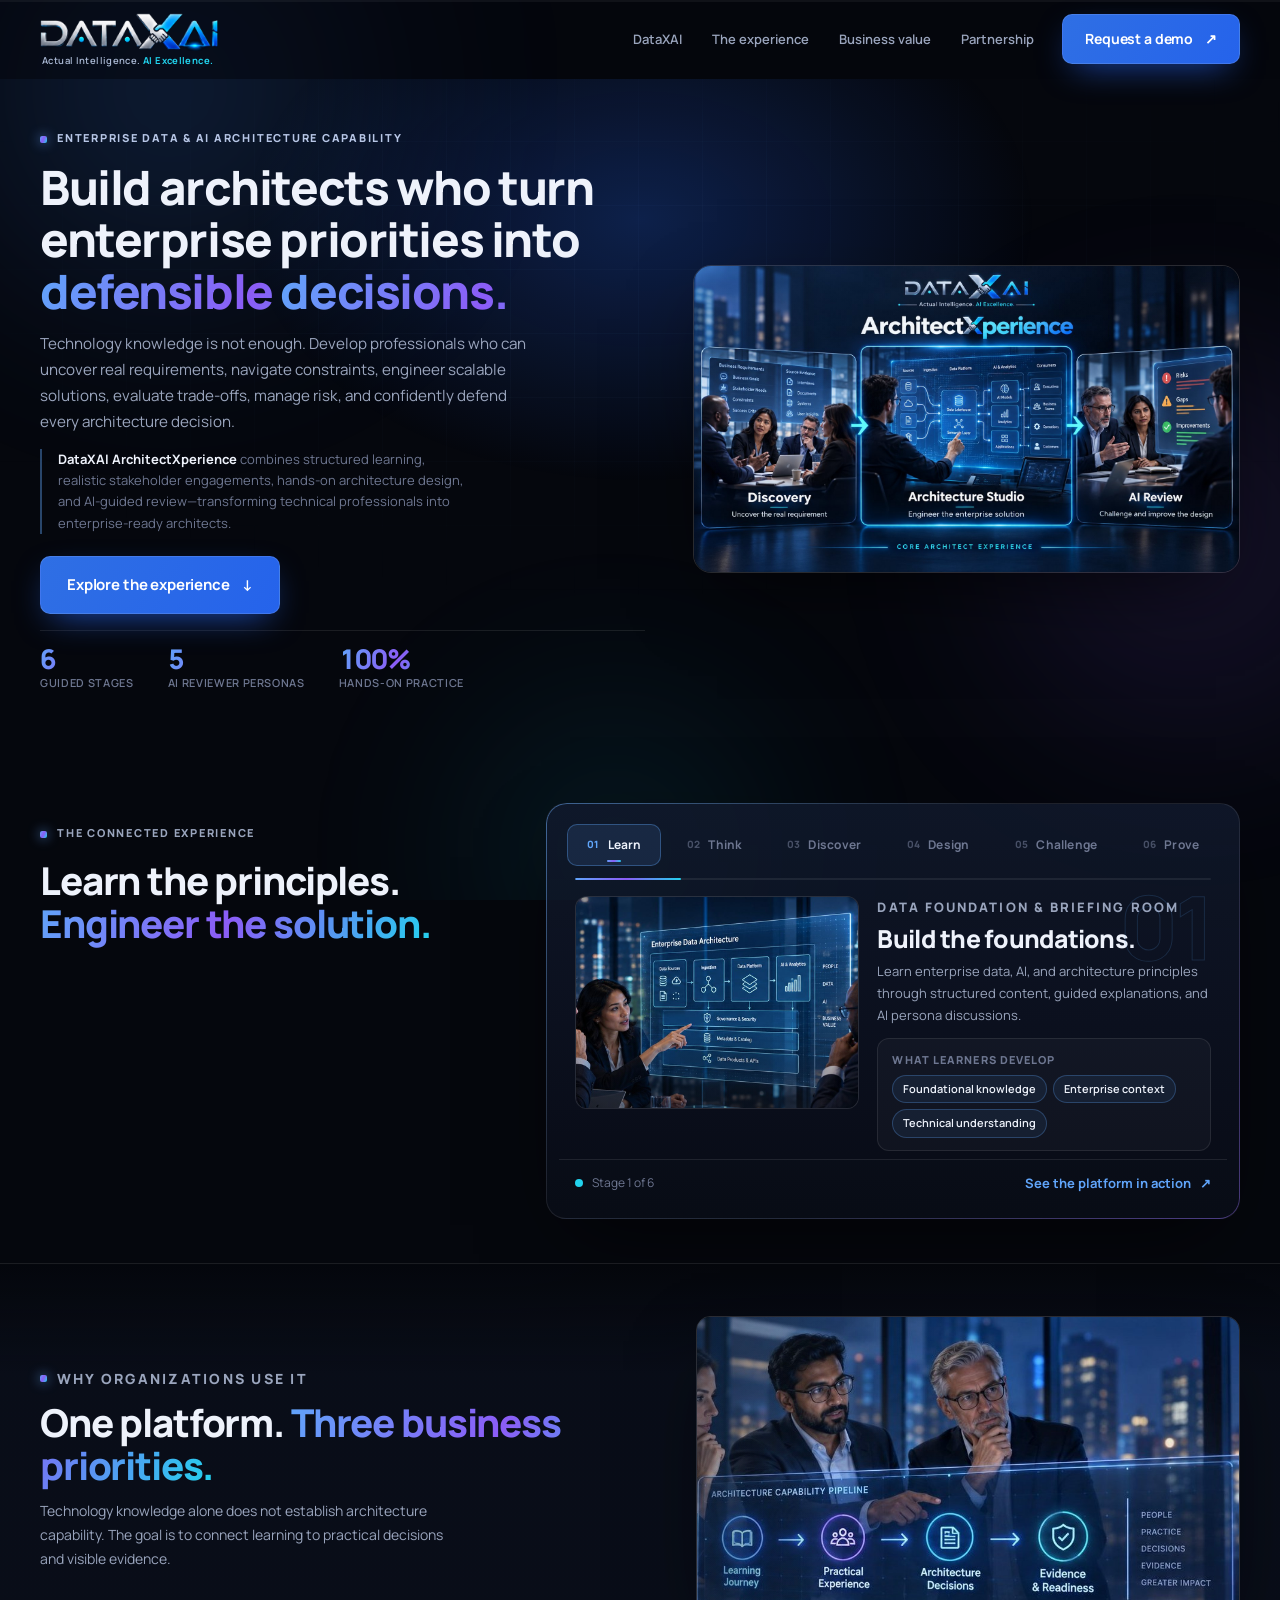
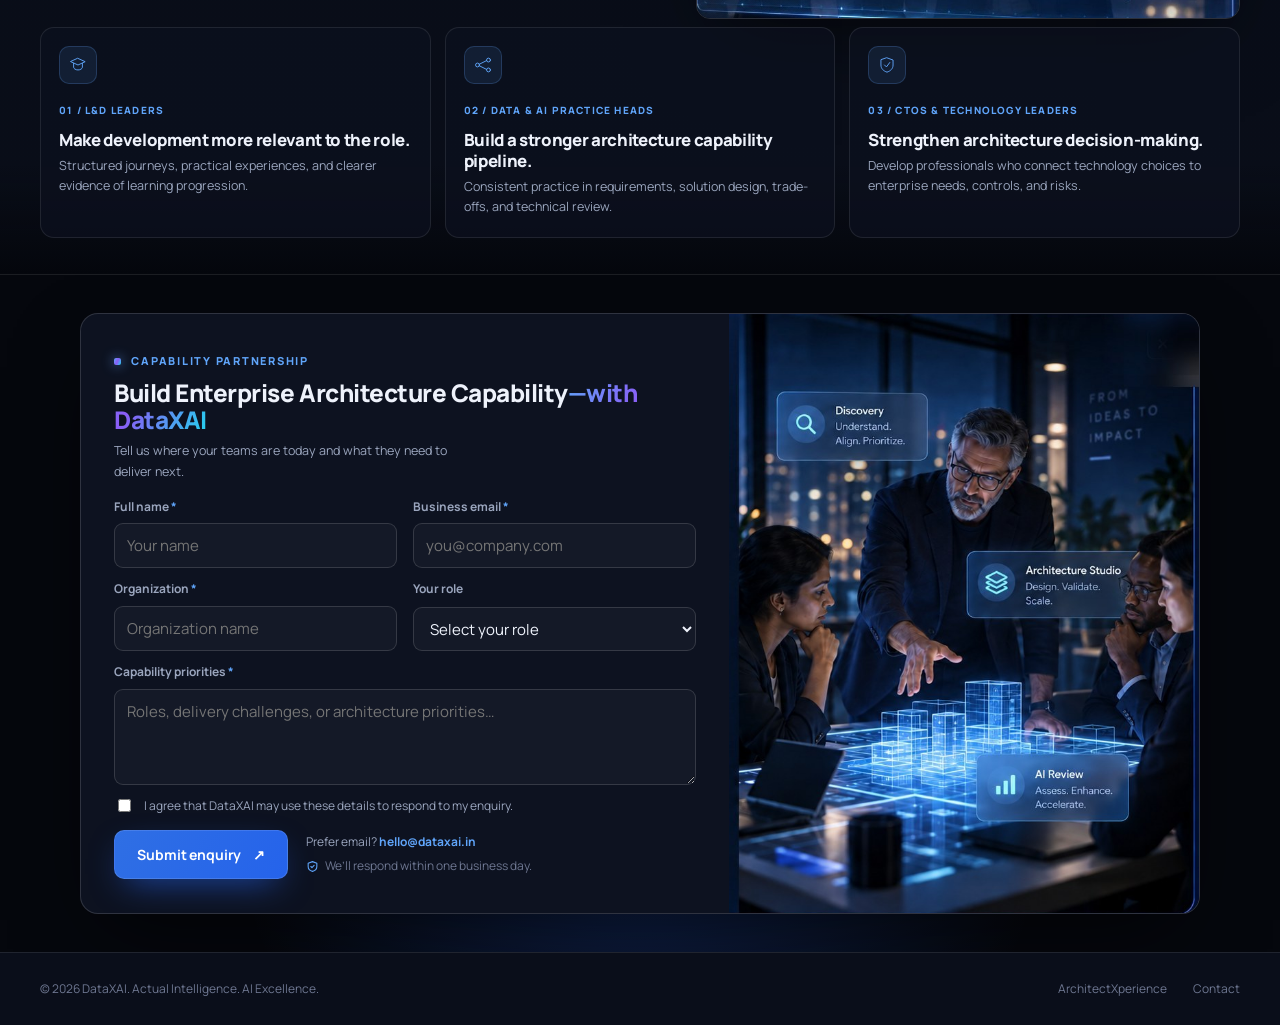
==== commit 4b0f2123: "Wire enquiry form to Netlify Forms; fit Partnership to screen - Add Netlify Forms AJAX submit handle" ====
--- a/index.html
+++ b/index.html
@@ -13,7 +13,7 @@
   <link rel="preconnect" href="https://fonts.googleapis.com">
   <link rel="preconnect" href="https://fonts.gstatic.com" crossorigin>
   <link href="https://fonts.googleapis.com/css2?family=Manrope:wght@400;500;600;700;800&display=swap" rel="stylesheet">
-  <link rel="stylesheet" href="styles.css">
+  <link rel="stylesheet" href="styles.css?v=2">
   <noscript><style>
     [data-reveal],.hero-title .w{opacity:1!important;transform:none!important}
     .value-ico .dw{stroke-dashoffset:0!important}
@@ -303,7 +303,6 @@
                 <div class="field"><label for="contact-email">Business email <span>*</span></label><input id="contact-email" name="email" type="email" autocomplete="email" required placeholder="you@company.com"></div>
                 <div class="field"><label for="contact-company">Organization <span>*</span></label><input id="contact-company" name="company" type="text" autocomplete="organization" required placeholder="Organization name"></div>
                 <div class="field"><label for="contact-role">Your role</label><select id="contact-role" name="role"><option value="">Select your role</option><option>L&amp;D / Talent Development</option><option>Data &amp; AI Practice Leader</option><option>CTO / Technology Leader</option><option>Other</option></select></div>
-                <div class="field"><label for="contact-team">Team size</label><select id="contact-team" name="team-size"><option value="">Select if known</option><option>1–10</option><option>11–25</option><option>26–50</option><option>51–100</option><option>100+</option></select></div>
                 <div class="field field-full"><label for="contact-message">Capability priorities <span>*</span></label><textarea id="contact-message" name="message" rows="3" required placeholder="Roles, delivery challenges, or architecture priorities&hellip;"></textarea></div>
               </div>
               <label class="consent"><input type="checkbox" name="contact-consent" value="yes" required><span>I agree that DataXAI may use these details to respond to my enquiry.</span></label>
@@ -334,6 +333,6 @@
     </div>
   </footer>
 
-  <script src="script.js"></script>
+  <script src="script.js?v=2"></script>
 </body>
 </html>
--- a/styles.css
+++ b/styles.css
@@ -497,7 +497,8 @@
    ========================================================================= */
 .partnership-section {
   position: relative; isolation: isolate; overflow: hidden;
-  padding: clamp(28px, 4vw, 52px) 0;
+  padding: clamp(20px, 3vw, 38px) 0;
+  display: flex; flex-direction: column; justify-content: center;
 }
 .enquiry-card {
   display: grid; grid-template-columns: 1.16fr .84fr;
@@ -507,27 +508,27 @@
 }
 .enquiry-card > * { min-width: 0; }
 
-.enquiry-pane { padding: clamp(24px, 3vw, 40px); }
-.enquiry-pane .eyebrow { margin-bottom: 4px; }
+.enquiry-pane { padding: clamp(22px, 2.6vw, 34px); }
+.enquiry-pane .eyebrow { margin-bottom: 3px; }
 .enquiry-pane h2 {
-  font-size: clamp(1.4rem, 2vw, 1.85rem); line-height: 1.15;
-  margin: 8px 0 8px; letter-spacing: -.02em;
-}
-.enquiry-lead { color: var(--muted); font-size: 13px; margin-bottom: 18px; max-width: 46ch; }
+  font-size: clamp(1.35rem, 1.9vw, 1.75rem); line-height: 1.14;
+  margin: 6px 0 6px; letter-spacing: -.02em;
+}
+.enquiry-lead { color: var(--muted); font-size: 12.5px; margin-bottom: 14px; max-width: 46ch; }
 .enquiry-pane form { padding: 0; }
 
 .honeypot { position: absolute; left: -9999px; }
-.form-grid { display: grid; grid-template-columns: 1fr 1fr; gap: 13px 16px; }
+.form-grid { display: grid; grid-template-columns: 1fr 1fr; gap: 11px 16px; }
 .field { display: grid; gap: 6px; }
 .field-full { grid-column: 1 / -1; }
 .field label { font-size: 12px; font-weight: 700; color: var(--muted); }
 .field label span { color: var(--blue-bright); }
 .field input, .field select, .field textarea {
-  width: 100%; padding: 10px 12px; border-radius: 9px;
+  width: 100%; padding: 9px 12px; border-radius: 9px;
   border: 1px solid var(--line-2); background: rgba(255, 255, 255, .03); color: var(--text);
   transition: border-color .2s, background .2s, box-shadow .2s;
 }
-.field textarea { resize: vertical; min-height: 70px; }
+.field textarea { resize: vertical; min-height: 58px; }
 .field input:focus, .field select:focus, .field textarea:focus {
   outline: none; border-color: rgba(96, 165, 250, .6);
   background: rgba(96, 165, 250, .06);
@@ -536,7 +537,7 @@
 .field select option { background: var(--surface); }
 
 .consent {
-  display: flex; align-items: flex-start; gap: 10px; margin: 14px 0 16px;
+  display: flex; align-items: flex-start; gap: 10px; margin: 11px 0 13px;
   font-size: 12px; color: var(--muted);
 }
 .consent input { margin-top: 3px; accent-color: var(--blue); }
@@ -545,6 +546,9 @@
   margin-top: 14px; padding: 12px 14px; border-radius: 9px; font-size: 12.5px;
   background: rgba(96, 165, 250, .1); border: 1px solid rgba(96, 165, 250, .3); color: var(--text);
 }
+.form-status[data-kind="error"] {
+  background: rgba(248, 113, 113, .1); border-color: rgba(248, 113, 113, .4);
+}
 
 .enquiry-foot { display: flex; align-items: center; gap: 18px; flex-wrap: wrap; }
 .enquiry-foot .form-submit { width: auto; flex: none; }
@@ -558,7 +562,10 @@
 .enquiry-assure svg { width: 13px; height: 13px; flex: none; color: var(--blue-bright); }
 
 .enquiry-visual { position: relative; overflow: hidden; background: #0a0e1a; }
-.enquiry-visual img { width: 100%; height: 100%; object-fit: cover; display: block; }
+.enquiry-visual img {
+  position: absolute; inset: 0; width: 100%; height: 100%;
+  object-fit: cover; object-position: center; display: block;
+}
 .enquiry-visual::before {
   content: ""; position: absolute; inset: 0; pointer-events: none;
   background: linear-gradient(90deg, var(--surface) 0%, rgba(13, 18, 32, .35) 12%, transparent 38%);
@@ -766,6 +773,16 @@
 @media (max-width: 920px) {
   .enquiry-card { grid-template-columns: 1fr; }
   .enquiry-visual { display: none; }
+}
+/* short viewports: keep the partnership form on one screen */
+@media (min-width: 921px) and (max-height: 860px) {
+  .partnership-section { padding: 16px 0; }
+  .enquiry-pane { padding: 22px 24px; }
+  .enquiry-pane h2 { font-size: clamp(1.3rem, 1.7vw, 1.55rem); margin: 4px 0 5px; }
+  .enquiry-lead { margin-bottom: 11px; }
+  .form-grid { gap: 9px 16px; }
+  .field textarea { min-height: 50px; }
+  .consent { margin: 9px 0 11px; }
 }
 @media (max-width: 640px) {
   .container { width: calc(100% - 32px); }
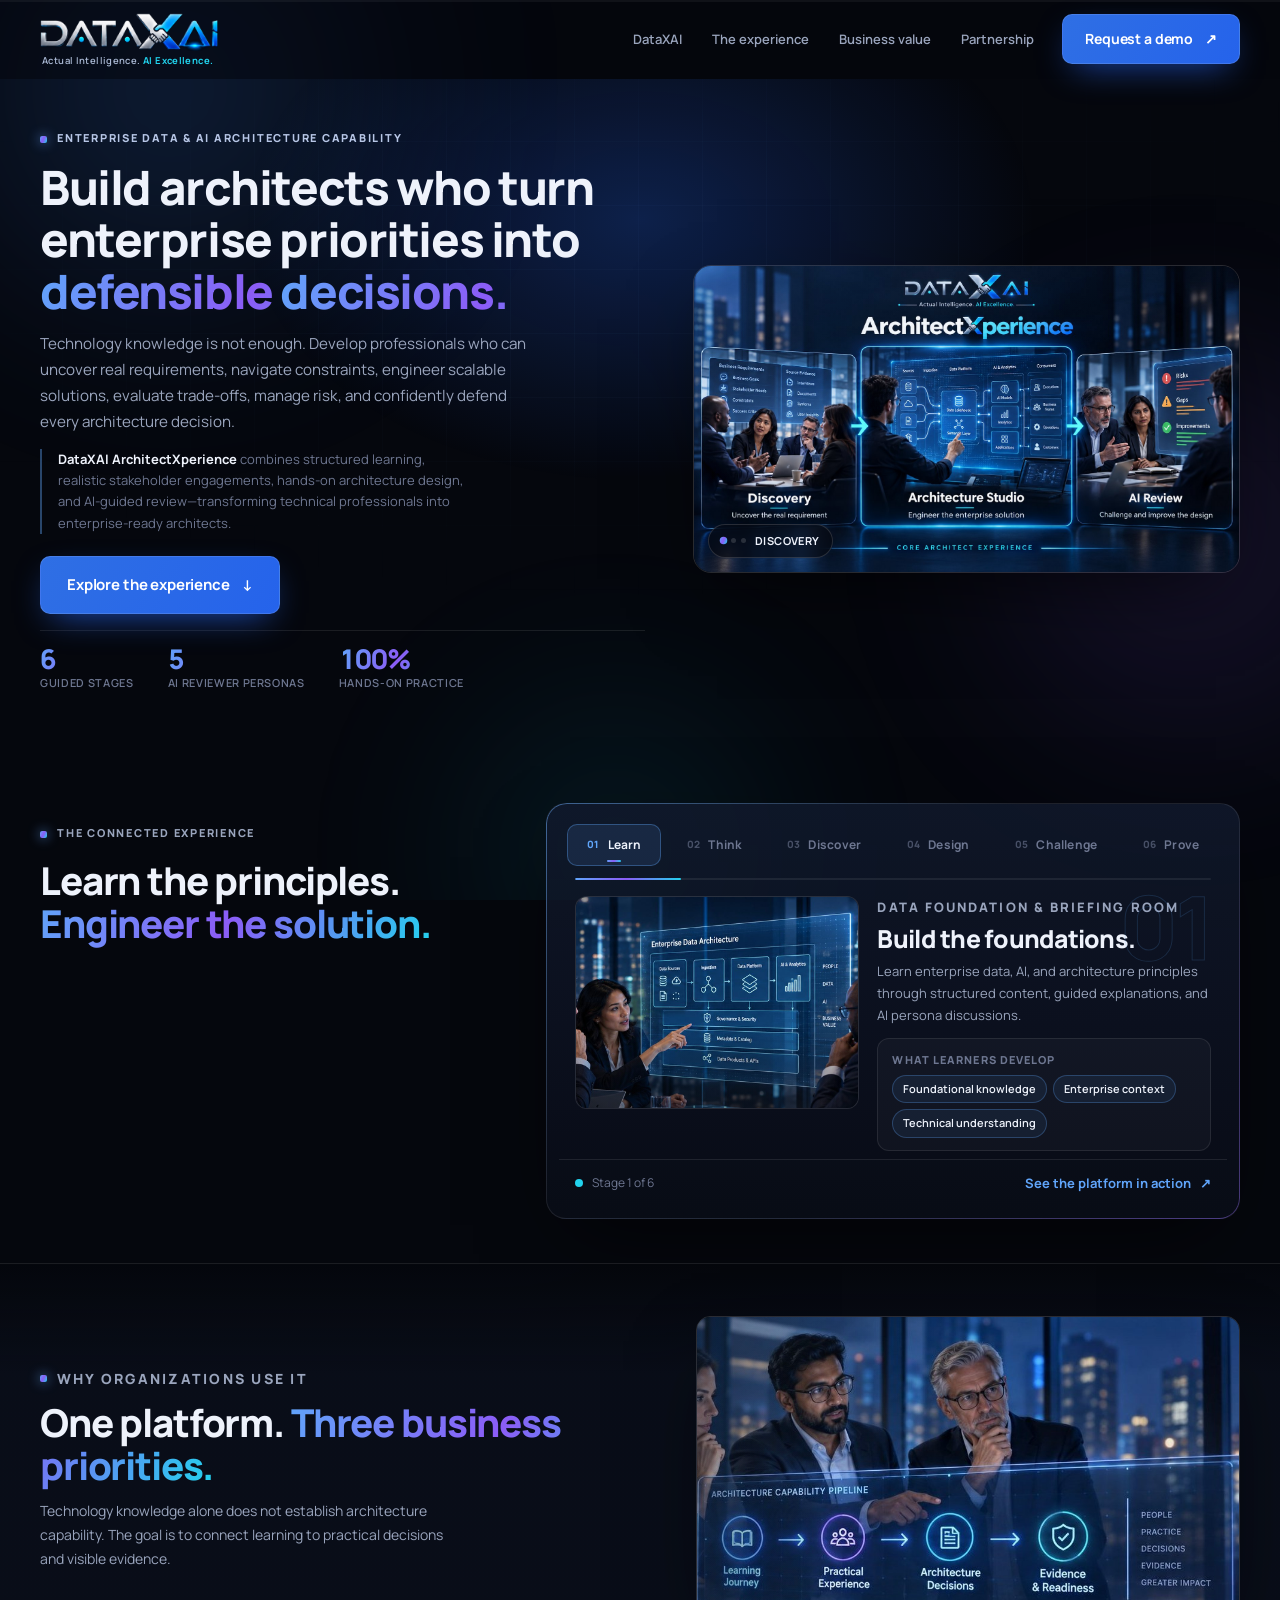
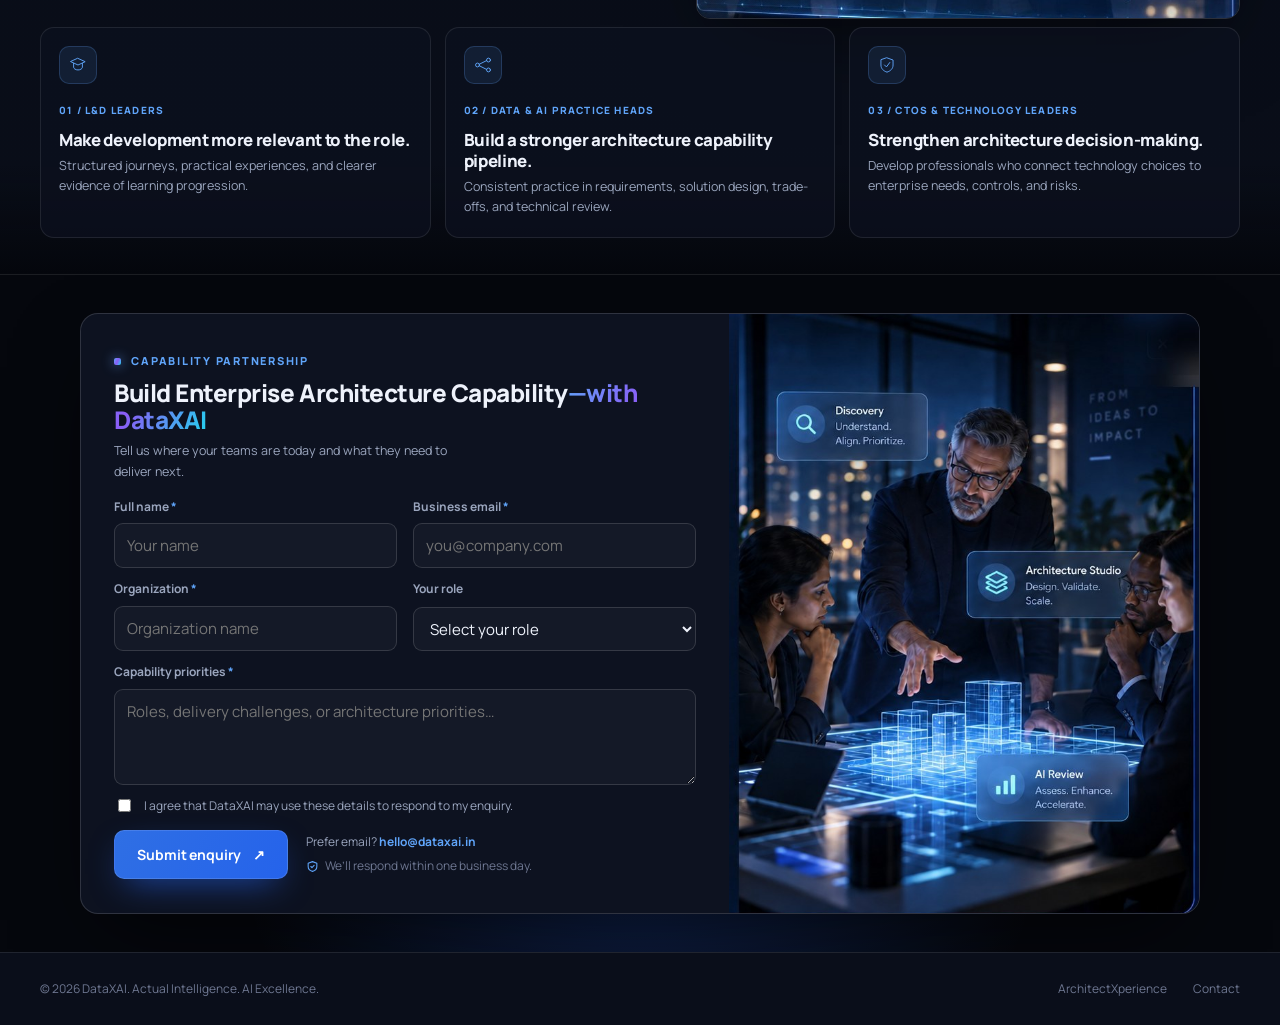
==== commit d27ac1b9: "Hero visual: replace scan/tilt with a Discovery -> Studio -> Review focus tour - Remove the scan-lin" ====
--- a/index.html
+++ b/index.html
@@ -13,7 +13,7 @@
   <link rel="preconnect" href="https://fonts.googleapis.com">
   <link rel="preconnect" href="https://fonts.gstatic.com" crossorigin>
   <link href="https://fonts.googleapis.com/css2?family=Manrope:wght@400;500;600;700;800&display=swap" rel="stylesheet">
-  <link rel="stylesheet" href="styles.css?v=2">
+  <link rel="stylesheet" href="styles.css?v=4">
   <noscript><style>
     [data-reveal],.hero-title .w{opacity:1!important;transform:none!important}
     .value-ico .dw{stroke-dashoffset:0!important}
@@ -94,10 +94,15 @@
             <div><dt data-count="100" data-suffix="%">100%</dt><dd>Hands-on practice</dd></div>
           </dl>
         </div>
-        <div class="hero-visual reveal" data-reveal aria-hidden="true" data-tilt-visual>
+        <div class="hero-visual reveal" data-reveal aria-hidden="true">
           <div class="hero-visual-frame">
-            <img src="assets/archxp.jpg" alt="" width="1672" height="941" loading="eager">
-            <span class="hero-scan"></span>
+            <img class="hero-focus" src="assets/archxp.jpg" alt="" width="1672" height="941" loading="eager">
+            <span class="hero-focus-label" data-focus-label aria-hidden="true">
+              <span class="hero-focus-dots">
+                <i data-focus-dot></i><i data-focus-dot></i><i data-focus-dot></i>
+              </span>
+              <span data-focus-text>Discovery</span>
+            </span>
           </div>
         </div>
       </div>
@@ -333,6 +338,6 @@
     </div>
   </footer>
 
-  <script src="script.js?v=2"></script>
+  <script src="script.js?v=4"></script>
 </body>
 </html>
--- a/styles.css
+++ b/styles.css
@@ -264,7 +264,6 @@
   position: relative; border-radius: 18px; overflow: hidden;
   border: 1px solid var(--line-2);
   box-shadow: var(--shadow-lg);
-  animation: floaty 7s ease-in-out infinite;
 }
 .hero-visual-frame::after {
   content: ""; position: absolute; inset: 0;
@@ -272,10 +271,36 @@
   pointer-events: none;
 }
 .hero-visual-frame img { width: 100%; height: auto; display: block; }
-@keyframes floaty {
-  0%, 100% { transform: translateY(0); }
-  50%      { transform: translateY(-12px); }
-}
+
+/* Focus tour: hold on Discovery, then Architecture Studio, then AI Review, loop */
+.hero-focus {
+  transform-origin: 50% 50%;
+  animation: heroFocusTour 21s var(--ease) infinite;
+  will-change: transform;
+}
+@keyframes heroFocusTour {
+  0%,  24%  { transform: scale(1.6) translate(33%, -3%); }    /* Discovery  */
+  33%, 57%  { transform: scale(1.48) translate(0%, 0%); }     /* Architecture Studio */
+  66%, 90%  { transform: scale(1.6) translate(-33%, -3%); }   /* AI Review  */
+  100%      { transform: scale(1.6) translate(33%, -3%); }    /* back to Discovery */
+}
+
+.hero-focus-label {
+  position: absolute; left: 14px; bottom: 14px; z-index: 2;
+  display: inline-flex; align-items: center; gap: 9px;
+  padding: 7px 12px; border-radius: 999px;
+  background: rgba(5, 7, 13, .62); backdrop-filter: blur(8px);
+  border: 1px solid var(--line-2);
+  font-size: 11px; font-weight: 700; letter-spacing: .04em;
+  color: var(--text); text-transform: uppercase;
+}
+.hero-focus-label [data-focus-text] { transition: opacity .3s var(--ease); }
+.hero-focus-dots { display: inline-flex; gap: 5px; }
+.hero-focus-dots i {
+  width: 5px; height: 5px; border-radius: 50%;
+  background: var(--line-2); transition: background .3s var(--ease), transform .3s var(--ease);
+}
+.hero-focus-dots i.is-active { background: var(--grad); transform: scale(1.5); }
 .hero-title {
   font-size: clamp(1.9rem, 3.7vw, 3.35rem);
   line-height: 1.1; letter-spacing: -.03em;
@@ -634,19 +659,6 @@
   margin: 0; font-size: 11px; font-weight: 600; letter-spacing: .06em;
   text-transform: uppercase; color: var(--dim);
 }
-
-/* --- HERO: visual tilt + scan line --- */
-.hero-visual { perspective: 1200px; }
-.hero-visual-frame {
-  transform: rotateX(var(--rx, 0deg)) rotateY(var(--ry, 0deg));
-  transform-style: preserve-3d; transition: transform .25s var(--ease);
-}
-.hero-scan {
-  position: absolute; left: 0; right: 0; height: 40%; top: -40%;
-  background: linear-gradient(180deg, transparent, rgba(96, 165, 250, .18), transparent);
-  pointer-events: none; animation: scanSweep 4.5s var(--ease) infinite;
-}
-@keyframes scanSweep { 0% { top: -45%; } 60%, 100% { top: 105%; } }
 
 /* --- HERO: scroll cue --- */
 .hero-cue {
@@ -817,8 +829,9 @@
     transition-duration: .001ms !important;
   }
   [data-reveal], .hero-title .w { opacity: 1 !important; transform: none !important; }
-  .aurora, .hero-scan, .hero-cue-dot, .stage-media img, .stage-ghost, .stage-sheen,
+  .aurora, .hero-cue-dot, .stage-media img, .stage-ghost, .stage-sheen,
   .hero-title .grad { animation: none !important; }
   .journey-panel[data-reveal] { transform: none; }
-  .hero-visual-frame { transform: none !important; }
-}
+  .hero-focus { animation: none !important; transform: scale(1) !important; }
+  .hero-focus-label { display: none; }
+}
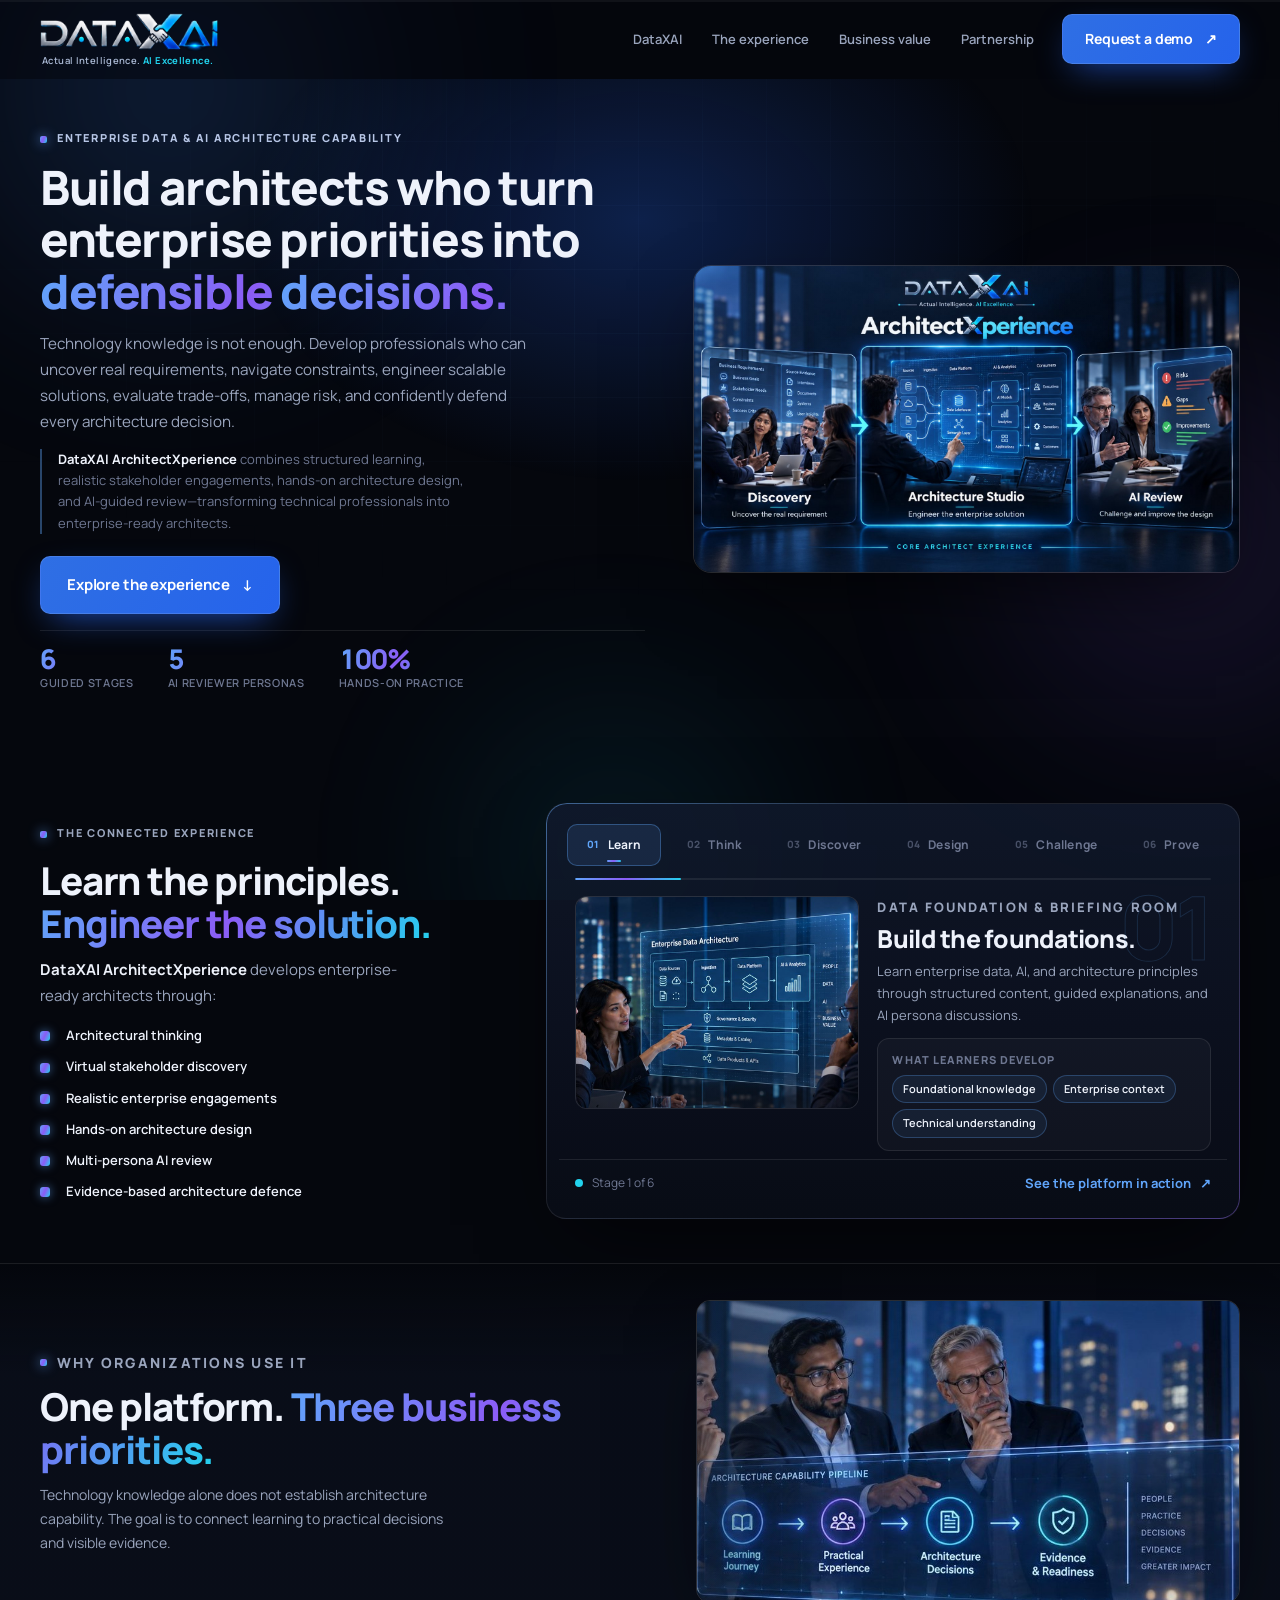
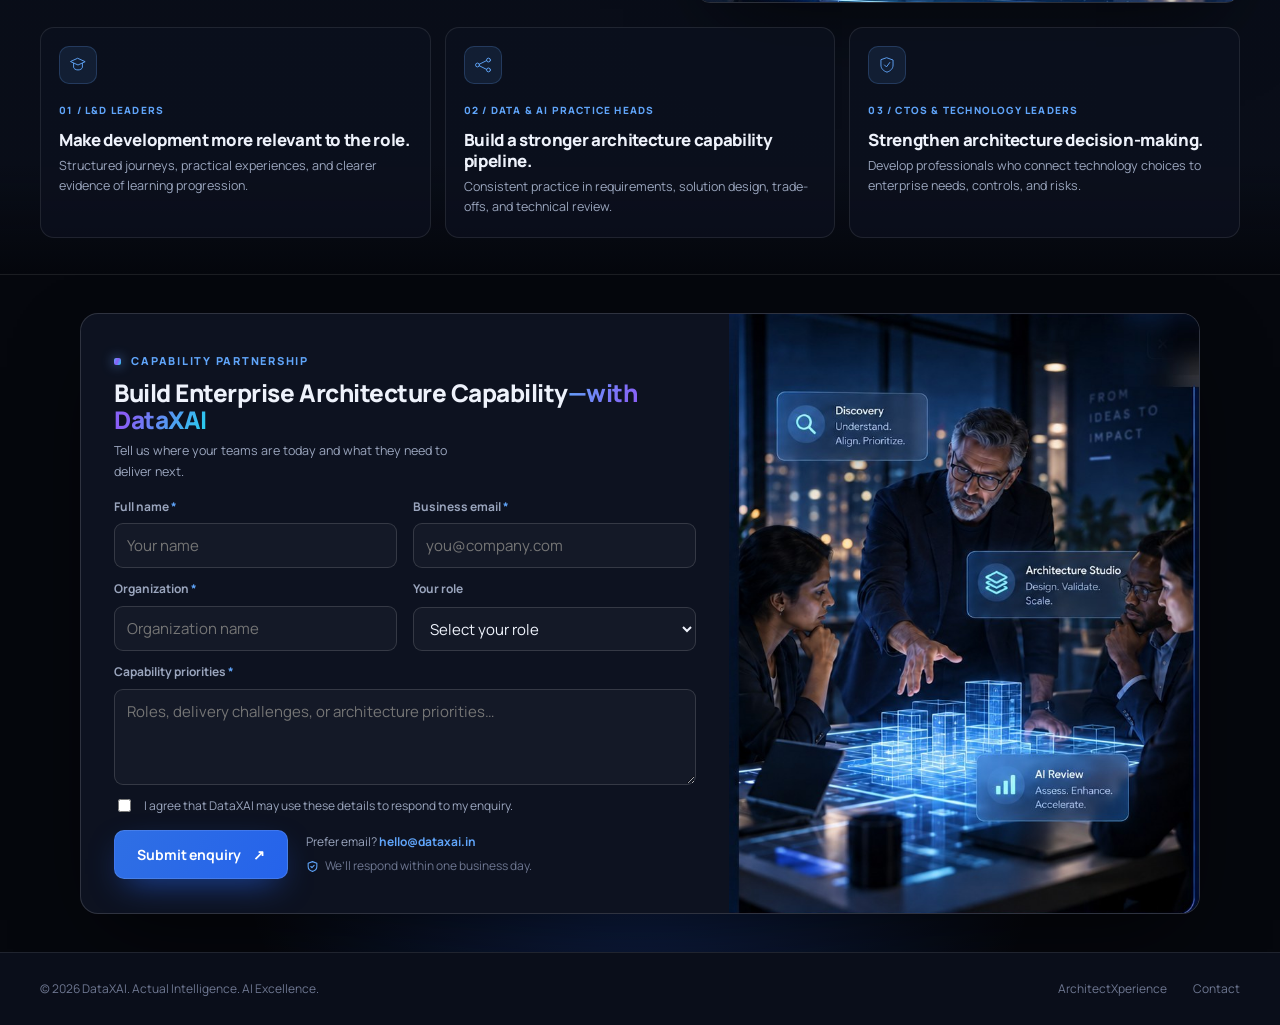
==== commit 8605eda3: "Revert "Hero visual: replace scan/tilt with a Discovery -> Studio -> Review focus tour" This reverts" ====
--- a/index.html
+++ b/index.html
@@ -13,7 +13,7 @@
   <link rel="preconnect" href="https://fonts.googleapis.com">
   <link rel="preconnect" href="https://fonts.gstatic.com" crossorigin>
   <link href="https://fonts.googleapis.com/css2?family=Manrope:wght@400;500;600;700;800&display=swap" rel="stylesheet">
-  <link rel="stylesheet" href="styles.css?v=4">
+  <link rel="stylesheet" href="styles.css?v=2">
   <noscript><style>
     [data-reveal],.hero-title .w{opacity:1!important;transform:none!important}
     .value-ico .dw{stroke-dashoffset:0!important}
@@ -94,15 +94,10 @@
             <div><dt data-count="100" data-suffix="%">100%</dt><dd>Hands-on practice</dd></div>
           </dl>
         </div>
-        <div class="hero-visual reveal" data-reveal aria-hidden="true">
+        <div class="hero-visual reveal" data-reveal aria-hidden="true" data-tilt-visual>
           <div class="hero-visual-frame">
-            <img class="hero-focus" src="assets/archxp.jpg" alt="" width="1672" height="941" loading="eager">
-            <span class="hero-focus-label" data-focus-label aria-hidden="true">
-              <span class="hero-focus-dots">
-                <i data-focus-dot></i><i data-focus-dot></i><i data-focus-dot></i>
-              </span>
-              <span data-focus-text>Discovery</span>
-            </span>
+            <img src="assets/archxp.jpg" alt="" width="1672" height="941" loading="eager">
+            <span class="hero-scan"></span>
           </div>
         </div>
       </div>
@@ -338,6 +333,6 @@
     </div>
   </footer>
 
-  <script src="script.js?v=4"></script>
+  <script src="script.js?v=2"></script>
 </body>
 </html>
--- a/styles.css
+++ b/styles.css
@@ -264,6 +264,7 @@
   position: relative; border-radius: 18px; overflow: hidden;
   border: 1px solid var(--line-2);
   box-shadow: var(--shadow-lg);
+  animation: floaty 7s ease-in-out infinite;
 }
 .hero-visual-frame::after {
   content: ""; position: absolute; inset: 0;
@@ -271,36 +272,10 @@
   pointer-events: none;
 }
 .hero-visual-frame img { width: 100%; height: auto; display: block; }
-
-/* Focus tour: hold on Discovery, then Architecture Studio, then AI Review, loop */
-.hero-focus {
-  transform-origin: 50% 50%;
-  animation: heroFocusTour 21s var(--ease) infinite;
-  will-change: transform;
-}
-@keyframes heroFocusTour {
-  0%,  24%  { transform: scale(1.6) translate(33%, -3%); }    /* Discovery  */
-  33%, 57%  { transform: scale(1.48) translate(0%, 0%); }     /* Architecture Studio */
-  66%, 90%  { transform: scale(1.6) translate(-33%, -3%); }   /* AI Review  */
-  100%      { transform: scale(1.6) translate(33%, -3%); }    /* back to Discovery */
-}
-
-.hero-focus-label {
-  position: absolute; left: 14px; bottom: 14px; z-index: 2;
-  display: inline-flex; align-items: center; gap: 9px;
-  padding: 7px 12px; border-radius: 999px;
-  background: rgba(5, 7, 13, .62); backdrop-filter: blur(8px);
-  border: 1px solid var(--line-2);
-  font-size: 11px; font-weight: 700; letter-spacing: .04em;
-  color: var(--text); text-transform: uppercase;
-}
-.hero-focus-label [data-focus-text] { transition: opacity .3s var(--ease); }
-.hero-focus-dots { display: inline-flex; gap: 5px; }
-.hero-focus-dots i {
-  width: 5px; height: 5px; border-radius: 50%;
-  background: var(--line-2); transition: background .3s var(--ease), transform .3s var(--ease);
-}
-.hero-focus-dots i.is-active { background: var(--grad); transform: scale(1.5); }
+@keyframes floaty {
+  0%, 100% { transform: translateY(0); }
+  50%      { transform: translateY(-12px); }
+}
 .hero-title {
   font-size: clamp(1.9rem, 3.7vw, 3.35rem);
   line-height: 1.1; letter-spacing: -.03em;
@@ -659,6 +634,19 @@
   margin: 0; font-size: 11px; font-weight: 600; letter-spacing: .06em;
   text-transform: uppercase; color: var(--dim);
 }
+
+/* --- HERO: visual tilt + scan line --- */
+.hero-visual { perspective: 1200px; }
+.hero-visual-frame {
+  transform: rotateX(var(--rx, 0deg)) rotateY(var(--ry, 0deg));
+  transform-style: preserve-3d; transition: transform .25s var(--ease);
+}
+.hero-scan {
+  position: absolute; left: 0; right: 0; height: 40%; top: -40%;
+  background: linear-gradient(180deg, transparent, rgba(96, 165, 250, .18), transparent);
+  pointer-events: none; animation: scanSweep 4.5s var(--ease) infinite;
+}
+@keyframes scanSweep { 0% { top: -45%; } 60%, 100% { top: 105%; } }
 
 /* --- HERO: scroll cue --- */
 .hero-cue {
@@ -829,9 +817,8 @@
     transition-duration: .001ms !important;
   }
   [data-reveal], .hero-title .w { opacity: 1 !important; transform: none !important; }
-  .aurora, .hero-cue-dot, .stage-media img, .stage-ghost, .stage-sheen,
+  .aurora, .hero-scan, .hero-cue-dot, .stage-media img, .stage-ghost, .stage-sheen,
   .hero-title .grad { animation: none !important; }
   .journey-panel[data-reveal] { transform: none; }
-  .hero-focus { animation: none !important; transform: scale(1) !important; }
-  .hero-focus-label { display: none; }
-}
+  .hero-visual-frame { transform: none !important; }
+}
